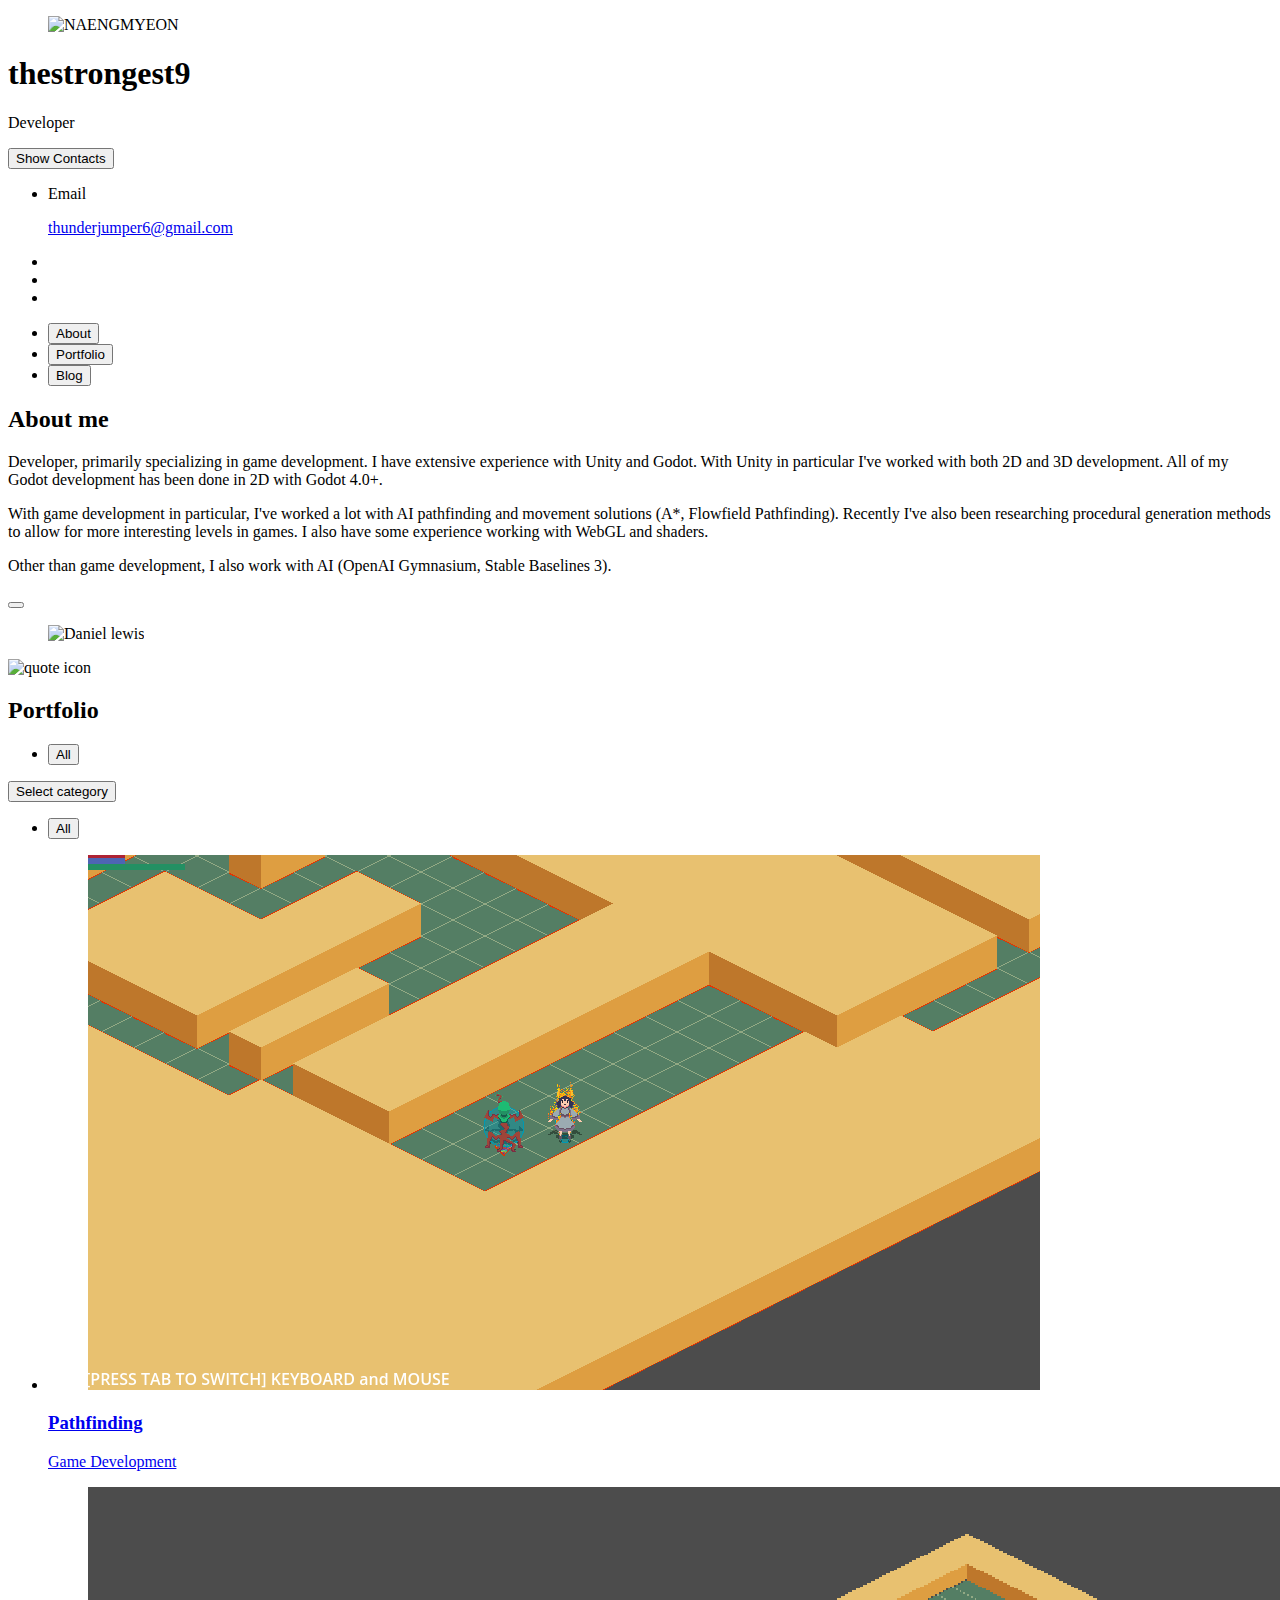
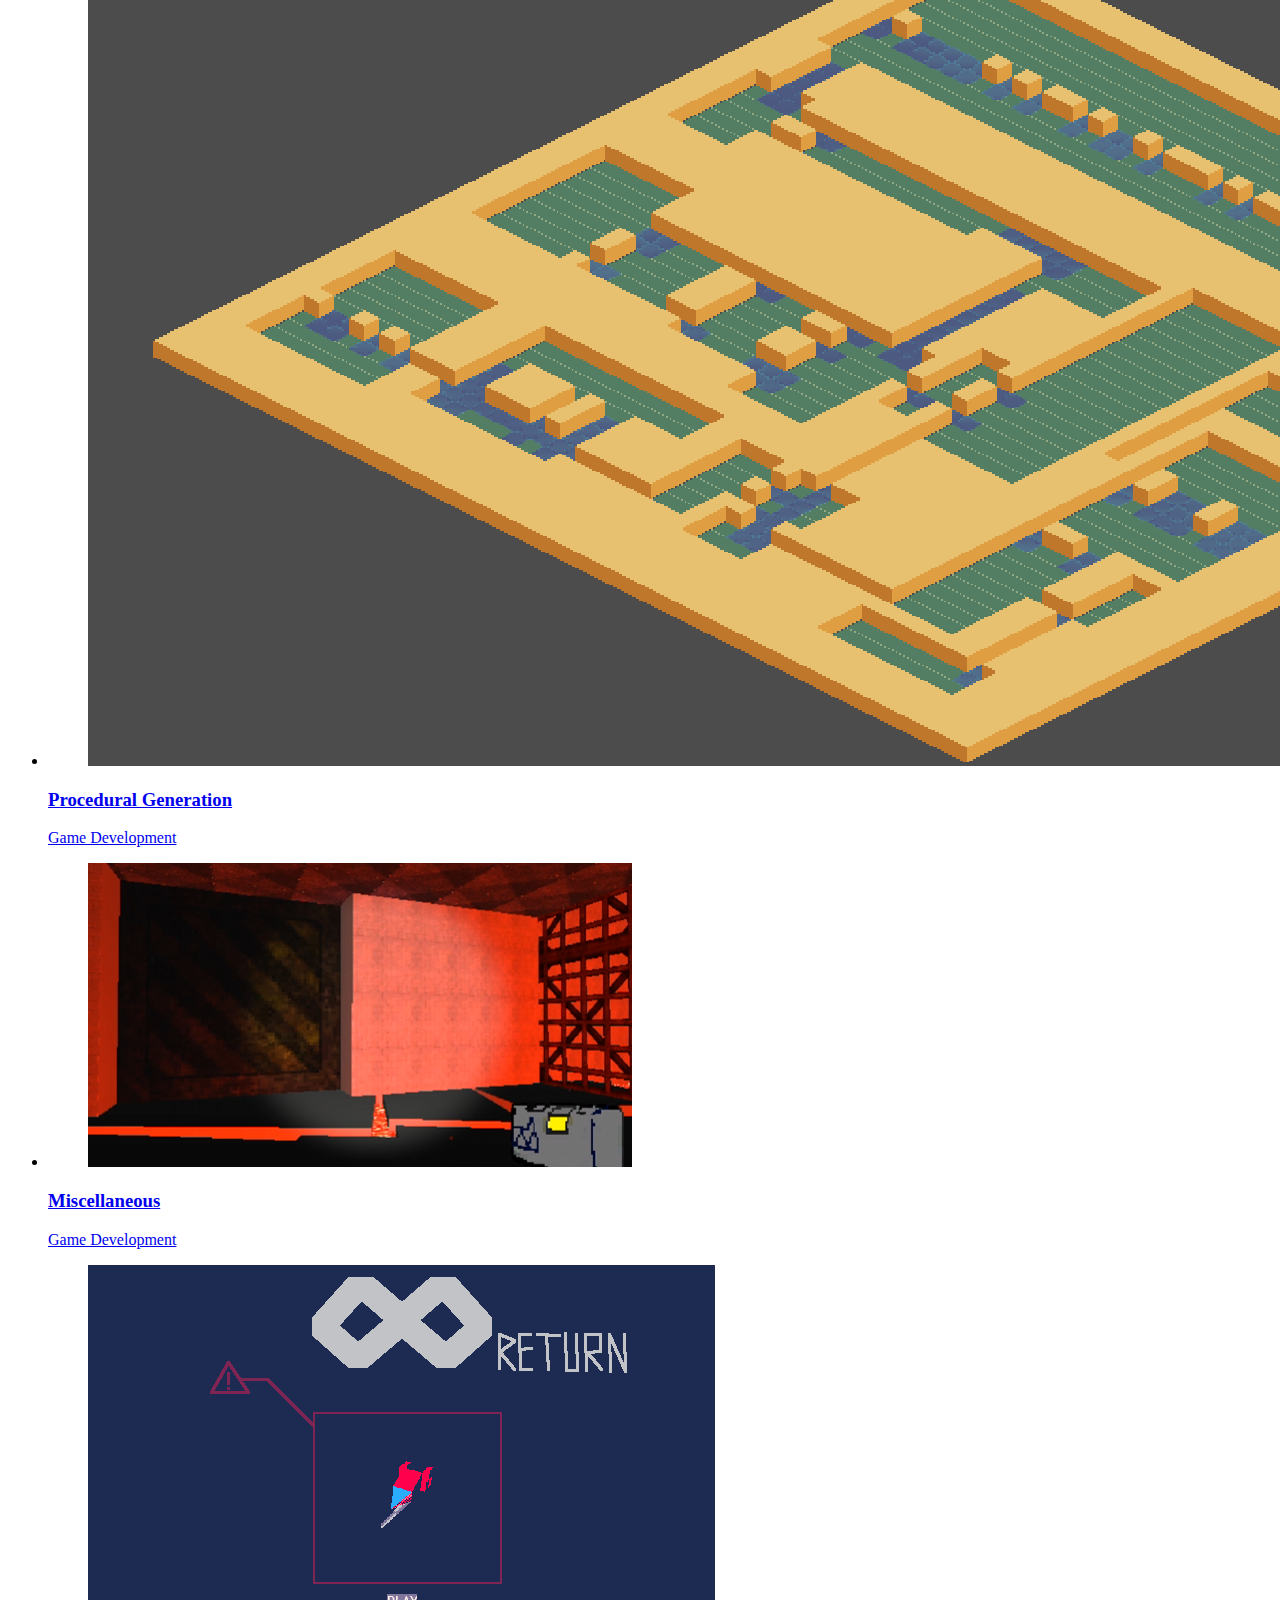
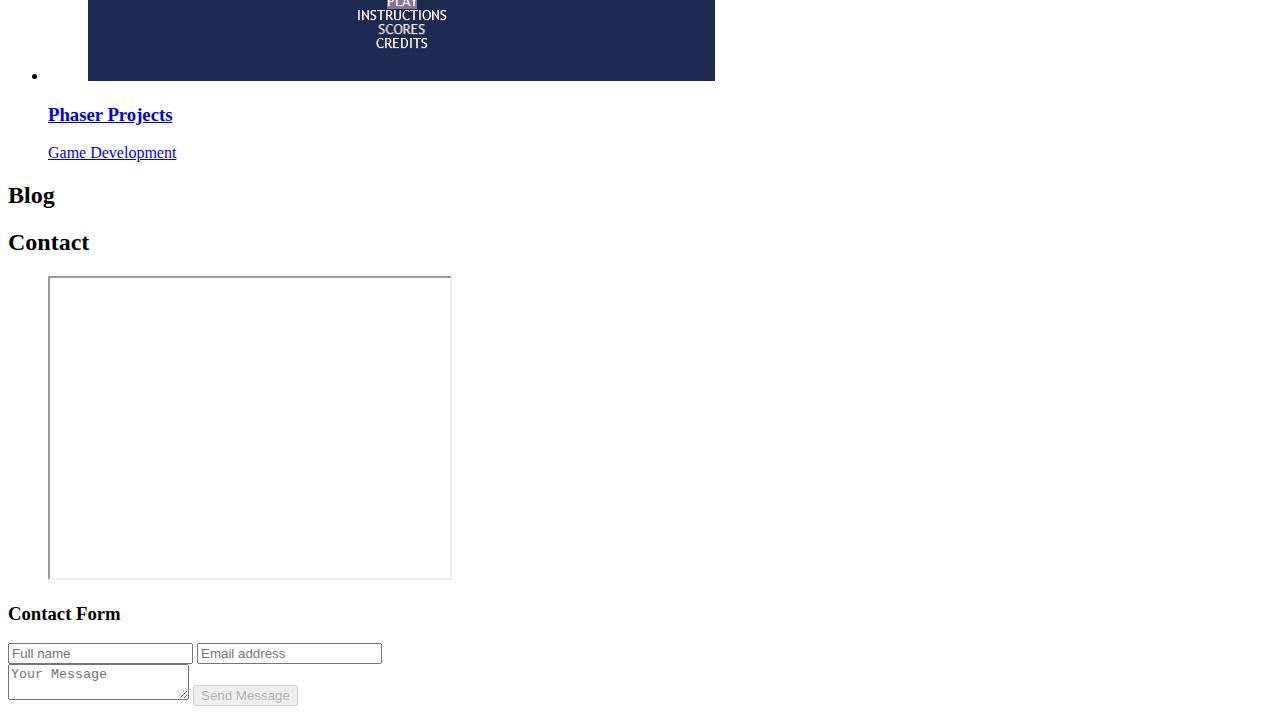
==== index.html @ fa4bef1c "active nav bar init to portfolio" ====
<!DOCTYPE html>
<html lang="en">

<head>
  <meta charset="UTF-8">
  <meta http-equiv="X-UA-Compatible" content="IE=edge">
  <meta name="viewport" content="width=device-width, initial-scale=1.0">
  <title>Portfolio</title>

  <!--
    - favicon
  -->
  <link rel="shortcut icon" href="./assets/images/logo.ico" type="image/x-icon">

  <!--
    - custom css link
  -->
  <link rel="stylesheet" href="./assets/css/style.css">

  <!--
    - google font link
  -->
  <link rel="preconnect" href="https://fonts.googleapis.com">
  <link rel="preconnect" href="https://fonts.gstatic.com" crossorigin>
  <link href="https://fonts.googleapis.com/css2?family=Poppins:wght@300;400;500;600&display=swap" rel="stylesheet">
</head>

<body>

  <!--
    - #MAIN
  -->

  <main>

    <!--
      - #SIDEBAR
    -->

    <aside class="sidebar" data-sidebar>

      <div class="sidebar-info">

        <figure class="avatar-box">
          <img src="./assets/images/my-avatar.png" alt="NAENGMYEON" width="80">
        </figure>

        <div class="info-content">
          <h1 class="name" title="">thestrongest9</h1>

          <p class="title">Developer</p>
        </div>

        <button class="info_more-btn" data-sidebar-btn>
          <span>Show Contacts</span>

          <ion-icon name="chevron-down"></ion-icon>
        </button>

      </div>

      <div class="sidebar-info_more">

        <div class="separator"></div>

        <ul class="contacts-list">

          <li class="contact-item">

            <div class="icon-box">
              <ion-icon name="mail-outline"></ion-icon>
            </div>

            <div class="contact-info">
              <p class="contact-title">Email</p>

              <a href="mailto:thunderjumper6@gmail.com" class="contact-link">thunderjumper6@gmail.com</a>
            </div>

          </li>

          <!-- <li class="contact-item">

            <div class="icon-box">
              <ion-icon name="phone-portrait-outline"></ion-icon>
            </div>

            <div class="contact-info">
              <p class="contact-title">Phone</p>

              <a href="tel:+12133522795" class="contact-link">+1 (213) 352-2795</a>
            </div>

          </li> -->

          <!-- <li class="contact-item">

            <div class="icon-box">
              <ion-icon name="calendar-outline"></ion-icon>
            </div>

            <div class="contact-info">
              <p class="contact-title">Birthday</p>

              <time datetime="1982-06-23">June 23, 1982</time>
            </div>

          </li> -->

          <!-- <li class="contact-item">

            <div class="icon-box">
              <ion-icon name="location-outline"></ion-icon>
            </div>

            <div class="contact-info">
              <p class="contact-title">Location</p>

              <address>Sacramento, California, USA</address>
            </div>

          </li> -->

        </ul>

        <div class="separator">

        <ul class="social-list">

          <li class="social-item">
            <a href="#" class="social-link">
              <ion-icon name="logo-facebook"></ion-icon>
            </a>
          </li>

          <li class="social-item">
            <a href="#" class="social-link">
              <ion-icon name="logo-twitter"></ion-icon>
            </a>
          </li>

          <li class="social-item">
            <a href="#" class="social-link">
              <ion-icon name="logo-instagram"></ion-icon>
            </a>
          </li>

        </ul>

      </div>

    </aside>





    <!--
      - #main-content
    -->

    <div class="main-content">

      <!--
        - #NAVBAR
      -->

      <nav class="navbar">

        <ul class="navbar-list">

          <li class="navbar-item">
            <button class="navbar-link" data-nav-link>About</button>
          </li>

          <!-- <li class="navbar-item">
            <button class="navbar-link" data-nav-link>Resume</button>
          </li> -->

          <li class="navbar-item">
            <button class="navbar-link  active" data-nav-link>Portfolio</button>
          </li>

          <li class="navbar-item">
            <button class="navbar-link" data-nav-link>Blog</button>
          </li>

          <!-- <li class="navbar-item">
            <button class="navbar-link" data-nav-link>Contact</button>
          </li> -->

        </ul>

      </nav>





      <!--
        - #ABOUT
      -->

      <article class="about" data-page="about">

        <header>
          <h2 class="h2 article-title">About me</h2>
        </header>

        <section class="about-text">
          <p>
            Developer, primarily specializing in game development.
            I have extensive experience with Unity and Godot. 
            With Unity in particular I've worked with both 2D and 3D development.
            All of my Godot development has been done in 2D with Godot 4.0+.
          </p>

          <p>
            With game development in particular, I've worked a lot with
            AI pathfinding and movement solutions (A*, Flowfield Pathfinding).
            Recently I've also been researching procedural generation methods to 
            allow for more interesting levels in games. I also have some experience
            working with WebGL and shaders.
          </p>

          <p>
            Other than game development, I also work with AI (OpenAI Gymnasium, Stable Baselines 3).
          </p>
        </section>

        <!--
          - testimonials modal
        -->

        <div class="modal-container" data-modal-container>

          <div class="overlay" data-overlay></div>

          <section class="testimonials-modal">

            <button class="modal-close-btn" data-modal-close-btn>
              <ion-icon name="close-outline"></ion-icon>
            </button>

            <div class="modal-img-wrapper">
              <figure class="modal-avatar-box">
                <img src="./assets/images/avatar-1.png" alt="Daniel lewis" width="80" data-modal-img>
              </figure>

              <img src="./assets/images/icon-quote.svg" alt="quote icon">
            </div>

            <div class="modal-content">

              <!-- <h4 class="h3 modal-title" data-modal-title>Daniel lewis</h4>

              <time datetime="2021-06-14">14 June, 2021</time>

              <div data-modal-text>
                <p>
                  Richard was hired to create a corporate identity. We were very pleased with the work done. She has a
                  lot of experience
                  and is very concerned about the needs of client. Lorem ipsum dolor sit amet, ullamcous cididt
                  consectetur adipiscing
                  elit, seds do et eiusmod tempor incididunt ut laborels dolore magnarels alia.
                </p>
              </div> -->
            </div>
          </section>
        </div>
      </article>





      <!--
        - #RESUME
      -->
<!-- 
      <article class="resume" data-page="resume">

        <header>
          <h2 class="h2 article-title">Resume</h2>
        </header>

        <section class="timeline">

          <div class="title-wrapper">
            <div class="icon-box">
              <ion-icon name="book-outline"></ion-icon>
            </div>

            <h3 class="h3">Education</h3>
          </div>

          <ol class="timeline-list">

            <li class="timeline-item">

              <h4 class="h4 timeline-item-title">University school of the arts</h4>

              <span>2007 — 2008</span>

              <p class="timeline-text">
                Nemo enims ipsam voluptatem, blanditiis praesentium voluptum delenit atque corrupti, quos dolores et
                quas molestias
                exceptur.
              </p>

            </li>

            <li class="timeline-item">

              <h4 class="h4 timeline-item-title">New york academy of art</h4>

              <span>2006 — 2007</span>

              <p class="timeline-text">
                Ratione voluptatem sequi nesciunt, facere quisquams facere menda ossimus, omnis voluptas assumenda est
                omnis..
              </p>

            </li>

            <li class="timeline-item">

              <h4 class="h4 timeline-item-title">High school of art and design</h4>

              <span>2002 — 2004</span>

              <p class="timeline-text">
                Duis aute irure dolor in reprehenderit in voluptate, quila voluptas mag odit aut fugit, sed consequuntur
                magni dolores
                eos.
              </p>

            </li>

          </ol>

        </section>

        <section class="timeline">

          <div class="title-wrapper">
            <div class="icon-box">
              <ion-icon name="book-outline"></ion-icon>
            </div>

            <h3 class="h3">Experience</h3>
          </div>

          <ol class="timeline-list">

            <li class="timeline-item">

              <h4 class="h4 timeline-item-title">Creative director</h4>

              <span>2015 — Present</span>

              <p class="timeline-text">
                Nemo enim ipsam voluptatem blanditiis praesentium voluptum delenit atque corrupti, quos dolores et qvuas
                molestias
                exceptur.
              </p>

            </li>

            <li class="timeline-item">

              <h4 class="h4 timeline-item-title">Art director</h4>

              <span>2013 — 2015</span>

              <p class="timeline-text">
                Nemo enims ipsam voluptatem, blanditiis praesentium voluptum delenit atque corrupti, quos dolores et
                quas molestias
                exceptur.
              </p>

            </li>

            <li class="timeline-item">

              <h4 class="h4 timeline-item-title">Web designer</h4>

              <span>2010 — 2013</span>

              <p class="timeline-text">
                Nemo enims ipsam voluptatem, blanditiis praesentium voluptum delenit atque corrupti, quos dolores et
                quas molestias
                exceptur.
              </p>

            </li>

          </ol>

        </section>

        <section class="skill">

          <h3 class="h3 skills-title">My skills</h3>

          <ul class="skills-list content-card">

            <li class="skills-item">

              <div class="title-wrapper">
                <h5 class="h5">Web design</h5>
                <data value="80">80%</data>
              </div>

              <div class="skill-progress-bg">
                <div class="skill-progress-fill" style="width: 80%;"></div>
              </div>

            </li>

            <li class="skills-item">

              <div class="title-wrapper">
                <h5 class="h5">Graphic design</h5>
                <data value="70">70%</data>
              </div>

              <div class="skill-progress-bg">
                <div class="skill-progress-fill" style="width: 70%;"></div>
              </div>

            </li>

            <li class="skills-item">

              <div class="title-wrapper">
                <h5 class="h5">Branding</h5>
                <data value="90">90%</data>
              </div>

              <div class="skill-progress-bg">
                <div class="skill-progress-fill" style="width: 90%;"></div>
              </div>

            </li>

            <li class="skills-item">

              <div class="title-wrapper">
                <h5 class="h5">WordPress</h5>
                <data value="50">50%</data>
              </div>

              <div class="skill-progress-bg">
                <div class="skill-progress-fill" style="width: 50%;"></div>
              </div>

            </li>

          </ul>

        </section>

      </article> -->





      <!--
        - #PORTFOLIO
      -->

      <article class="portfolio  active" data-page="portfolio">

        <header>
          <h2 class="h2 article-title">Portfolio</h2>
        </header>

        <section class="projects">

          <ul class="filter-list">

            <li class="filter-item">
              <button class="active" data-filter-btn>All</button>
            </li>

            <!-- <li class="filter-item">
              <button data-filter-btn>Web design</button>
            </li>

            <li class="filter-item">
              <button data-filter-btn>Applications</button>
            </li>

            <li class="filter-item">
              <button data-filter-btn>Web development</button>
            </li> -->

          </ul>

          <div class="filter-select-box">

            <button class="filter-select" data-select>

              <div class="select-value" data-selecct-value>Select category</div>

              <div class="select-icon">
                <ion-icon name="chevron-down"></ion-icon>
              </div>

            </button>

            <ul class="select-list">

              <li class="select-item">
                <button data-select-item>All</button>
              </li>

              <!-- <li class="select-item">
                <button data-select-item>Web design</button>
              </li>

              <li class="select-item">
                <button data-select-item>Applications</button>
              </li>

              <li class="select-item">
                <button data-select-item>Web development</button>
              </li> -->

            </ul>

          </div>

          <ul class="project-list">

            <li class="project-item  active" data-filter-item data-category="Game Development">
              <a href="portfolio_pieces/index.html#pathfinding1"> <!-- Links to portfolio pieces, at section "About Me 5" -->

                <figure class="project-img">
                  <div class="project-item-icon-box">
                    <ion-icon name="eye-outline"></ion-icon>
                  </div>

                  <img src="./assets/images/pathfinding/game_screenshot.png" alt="finance" loading="lazy">
                </figure>

                <h3 class="project-title">Pathfinding</h3>

                <p class="project-category">Game Development</p>

              </a>
            </li>

            <li class="project-item  active" data-filter-item data-category="Game Development">
              <a href="portfolio_pieces/index.html#pathfinding1"> <!-- Links to portfolio pieces, at section "About Me 5" -->

                <figure class="project-img">
                  <div class="project-item-icon-box">
                    <ion-icon name="eye-outline"></ion-icon>
                  </div>

                  <img src="./assets/images/procedural_generation/proc_gen_1.png" alt="finance" loading="lazy">
                </figure>

                <h3 class="project-title">Procedural Generation</h3>

                <p class="project-category">Game Development</p>

              </a>
            </li>

            <li class="project-item  active" data-filter-item data-category="Game Development">
              <a href="portfolio_pieces/index.html#pathfinding1"> <!-- Links to portfolio pieces, at section "About Me 5" -->

                <figure class="project-img">
                  <div class="project-item-icon-box">
                    <ion-icon name="eye-outline"></ion-icon>
                  </div>

                  <img src="./assets/images/misc/old_fps.png" alt="finance" loading="lazy">
                </figure>

                <h3 class="project-title">Miscellaneous</h3>

                <p class="project-category">Game Development</p>

              </a>
            </li>

            <li class="project-item  active" data-filter-item data-category="Game Development">
              <a href="portfolio_pieces/index.html#phaser_projects"> <!-- Links to portfolio pieces, at section "About Me 5" -->

                <figure class="project-img">
                  <div class="project-item-icon-box">
                    <ion-icon name="eye-outline"></ion-icon>
                  </div>

                  <img src="./assets/images/phaser/phaser_js_game1.png" alt="finance" loading="lazy">
                </figure>

                <h3 class="project-title">Phaser Projects</h3>

                <p class="project-category">Game Development</p>

              </a>
            </li>
          
          </ul>

        </section>

      </article>


      <!-- <article class="blog" data-page="WHAT">
        <a id="WHAT">

        </a>
      </article> -->


      <!--
        - #BLOG
      -->

      <article class="blog" data-page="blog">

        <header>
          <h2 class="h2 article-title">Blog</h2>
        </header>

        <section class="blog-posts">

          <ul class="blog-posts-list">

            <!-- <li class="blog-post-item">
              <a href="#">
                <figure class="blog-banner-box">
                  <img src="./assets/images/blog-1.jpg" alt="Design conferences in 2022" loading="lazy">
                </figure>

                <div class="blog-content">

                  <div class="blog-meta">
                    <p class="blog-category">Design</p>

                    <span class="dot"></span>

                    <time datetime="2022-02-23">Fab 23, 2022</time>
                  </div>

                  <h3 class="h3 blog-item-title">Design conferences in 2022</h3>

                  <p class="blog-text">
                    Veritatis et quasi architecto beatae vitae dicta sunt, explicabo.
                  </p>

                </div>

              </a>
            </li> -->

          </ul>

        </section>

      </article>





      <!--
        - #CONTACT
      -->

      <article class="contact" data-page="contact">

        <header>
          <h2 class="h2 article-title">Contact</h2>
        </header>

        <section class="mapbox" data-mapbox>
          <figure>
            <iframe
              src="https://www.google.com/maps/embed?pb=!1m18!1m12!1m3!1d199666.5651251294!2d-121.58334177520186!3d38.56165006739519!2m3!1f0!2f0!3f0!3m2!1i1024!2i768!4f13.1!3m3!1m2!1s0x809ac672b28397f9%3A0x921f6aaa74197fdb!2sSacramento%2C%20CA%2C%20USA!5e0!3m2!1sen!2sbd!4v1647608789441!5m2!1sen!2sbd"
              width="400" height="300" loading="lazy"></iframe>
          </figure>
        </section>

        <section class="contact-form">

          <h3 class="h3 form-title">Contact Form</h3>

          <form action="#" class="form" data-form>

            <div class="input-wrapper">
              <input type="text" name="fullname" class="form-input" placeholder="Full name" required data-form-input>

              <input type="email" name="email" class="form-input" placeholder="Email address" required data-form-input>
            </div>

            <textarea name="message" class="form-input" placeholder="Your Message" required data-form-input></textarea>

            <button class="form-btn" type="submit" disabled data-form-btn>
              <ion-icon name="paper-plane"></ion-icon>
              <span>Send Message</span>
            </button>

          </form>

        </section>

      </article>

    </div>

  </main>






  <!--
    - custom js link
  -->
  <script src="./assets/js/script.js"></script>

  <!--
    - ionicon link
  -->
  <script type="module" src="https://unpkg.com/ionicons@5.5.2/dist/ionicons/ionicons.esm.js"></script>
  <script nomodule src="https://unpkg.com/ionicons@5.5.2/dist/ionicons/ionicons.js"></script>

</body>

</html>
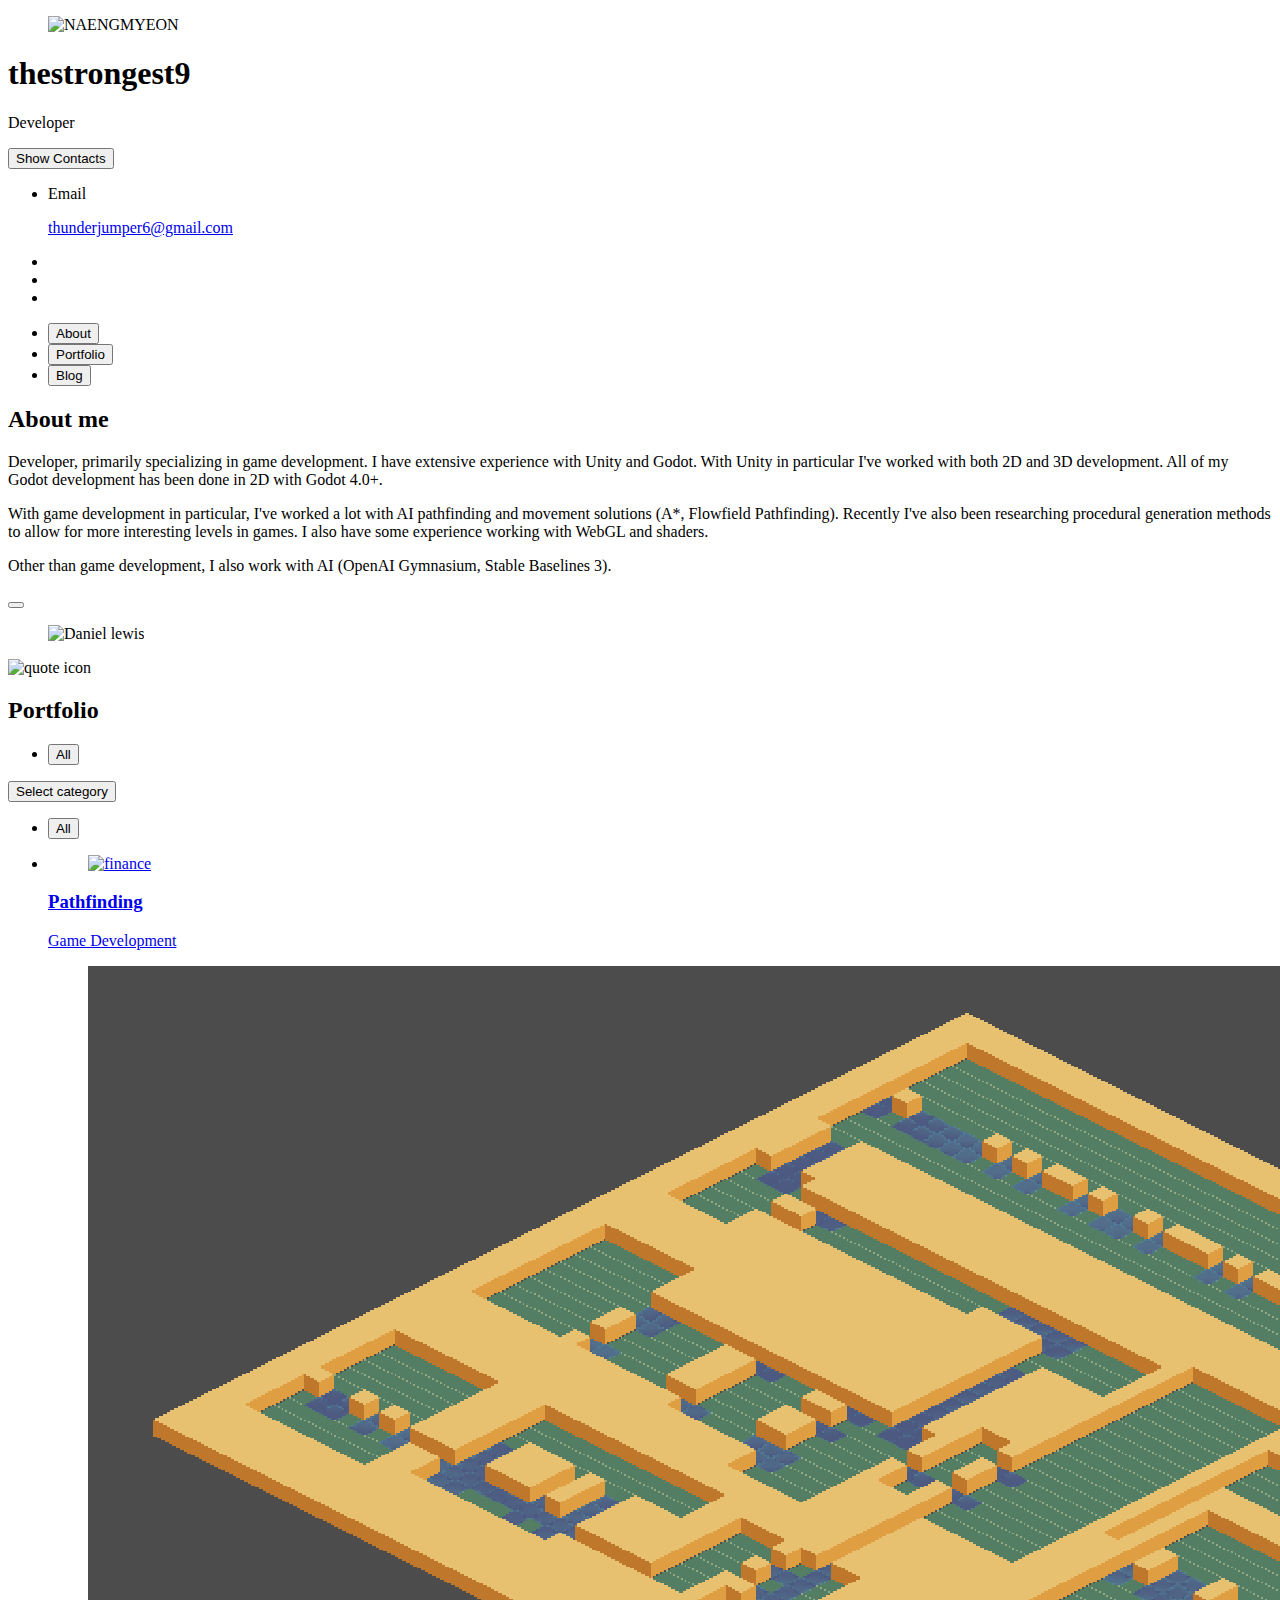
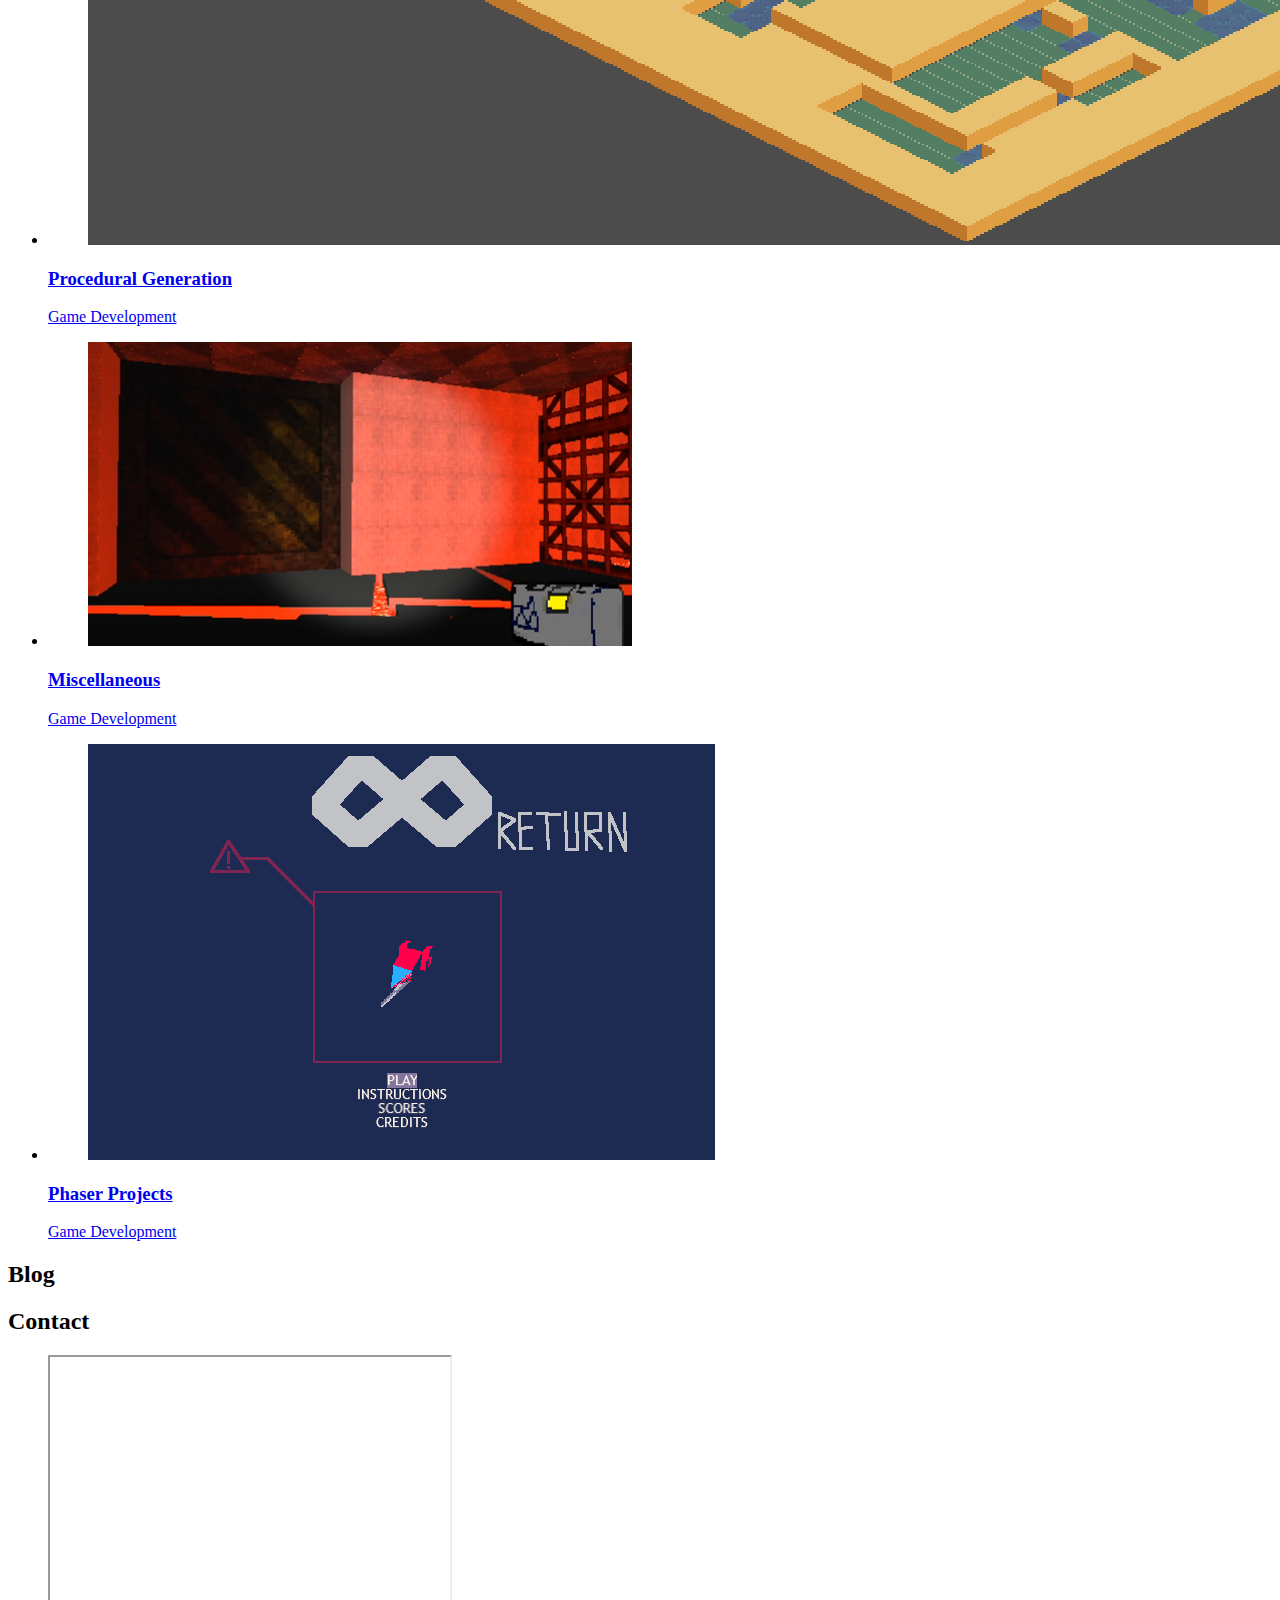
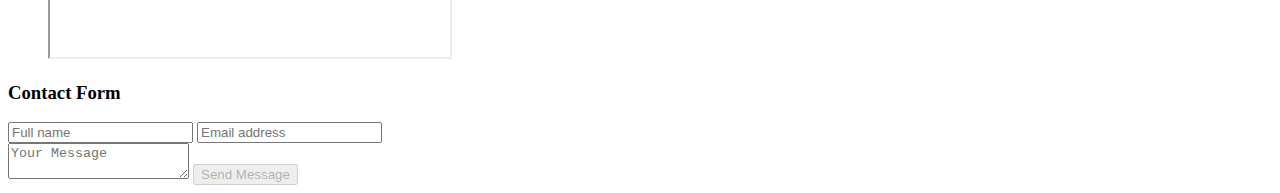
==== commit 56ea10df: "add gif to pathfinding post" ====
--- a/index.html
+++ b/index.html
@@ -543,7 +543,7 @@
                     <ion-icon name="eye-outline"></ion-icon>
                   </div>
 
-                  <img src="./assets/images/pathfinding/game_screenshot.png" alt="finance" loading="lazy">
+                  <img src="../assets/images/pathfinding/multi_unit_pathfinding.gif" alt="finance" loading="lazy">
                 </figure>
 
                 <h3 class="project-title">Pathfinding</h3>
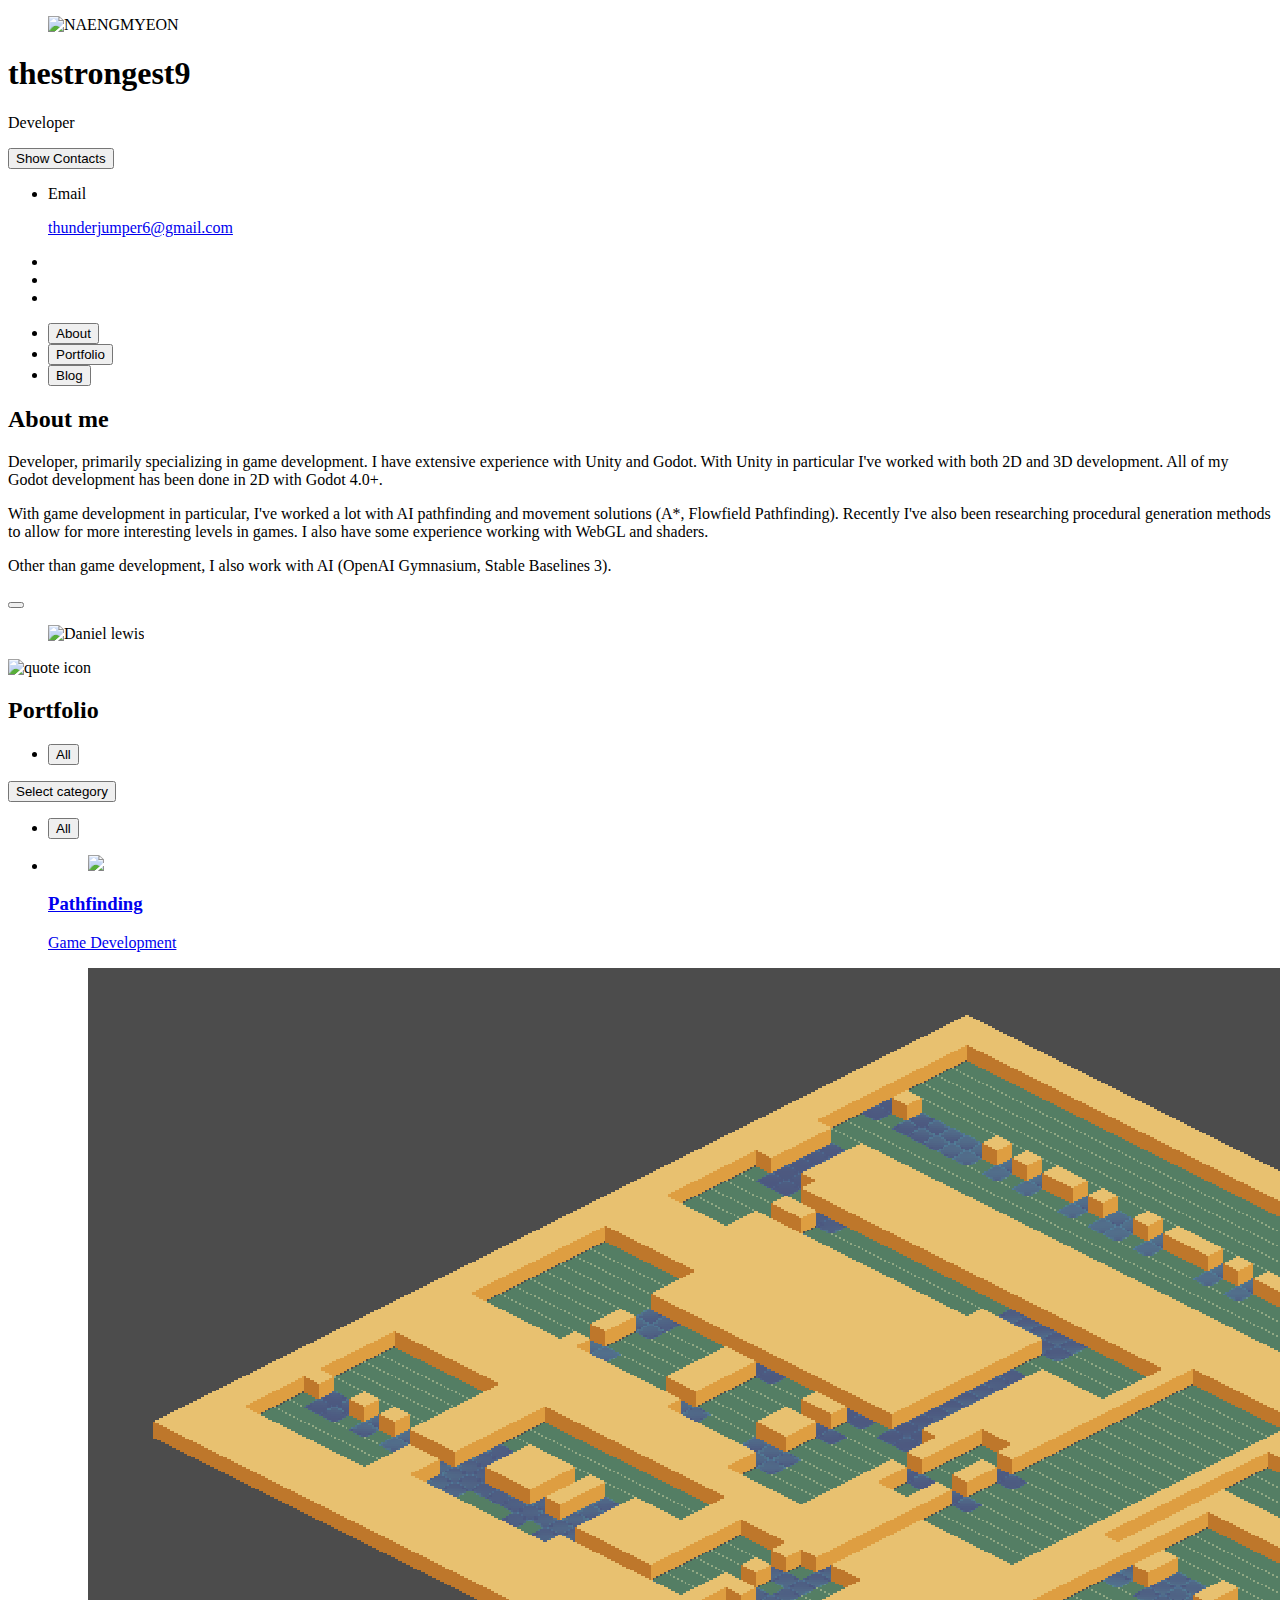
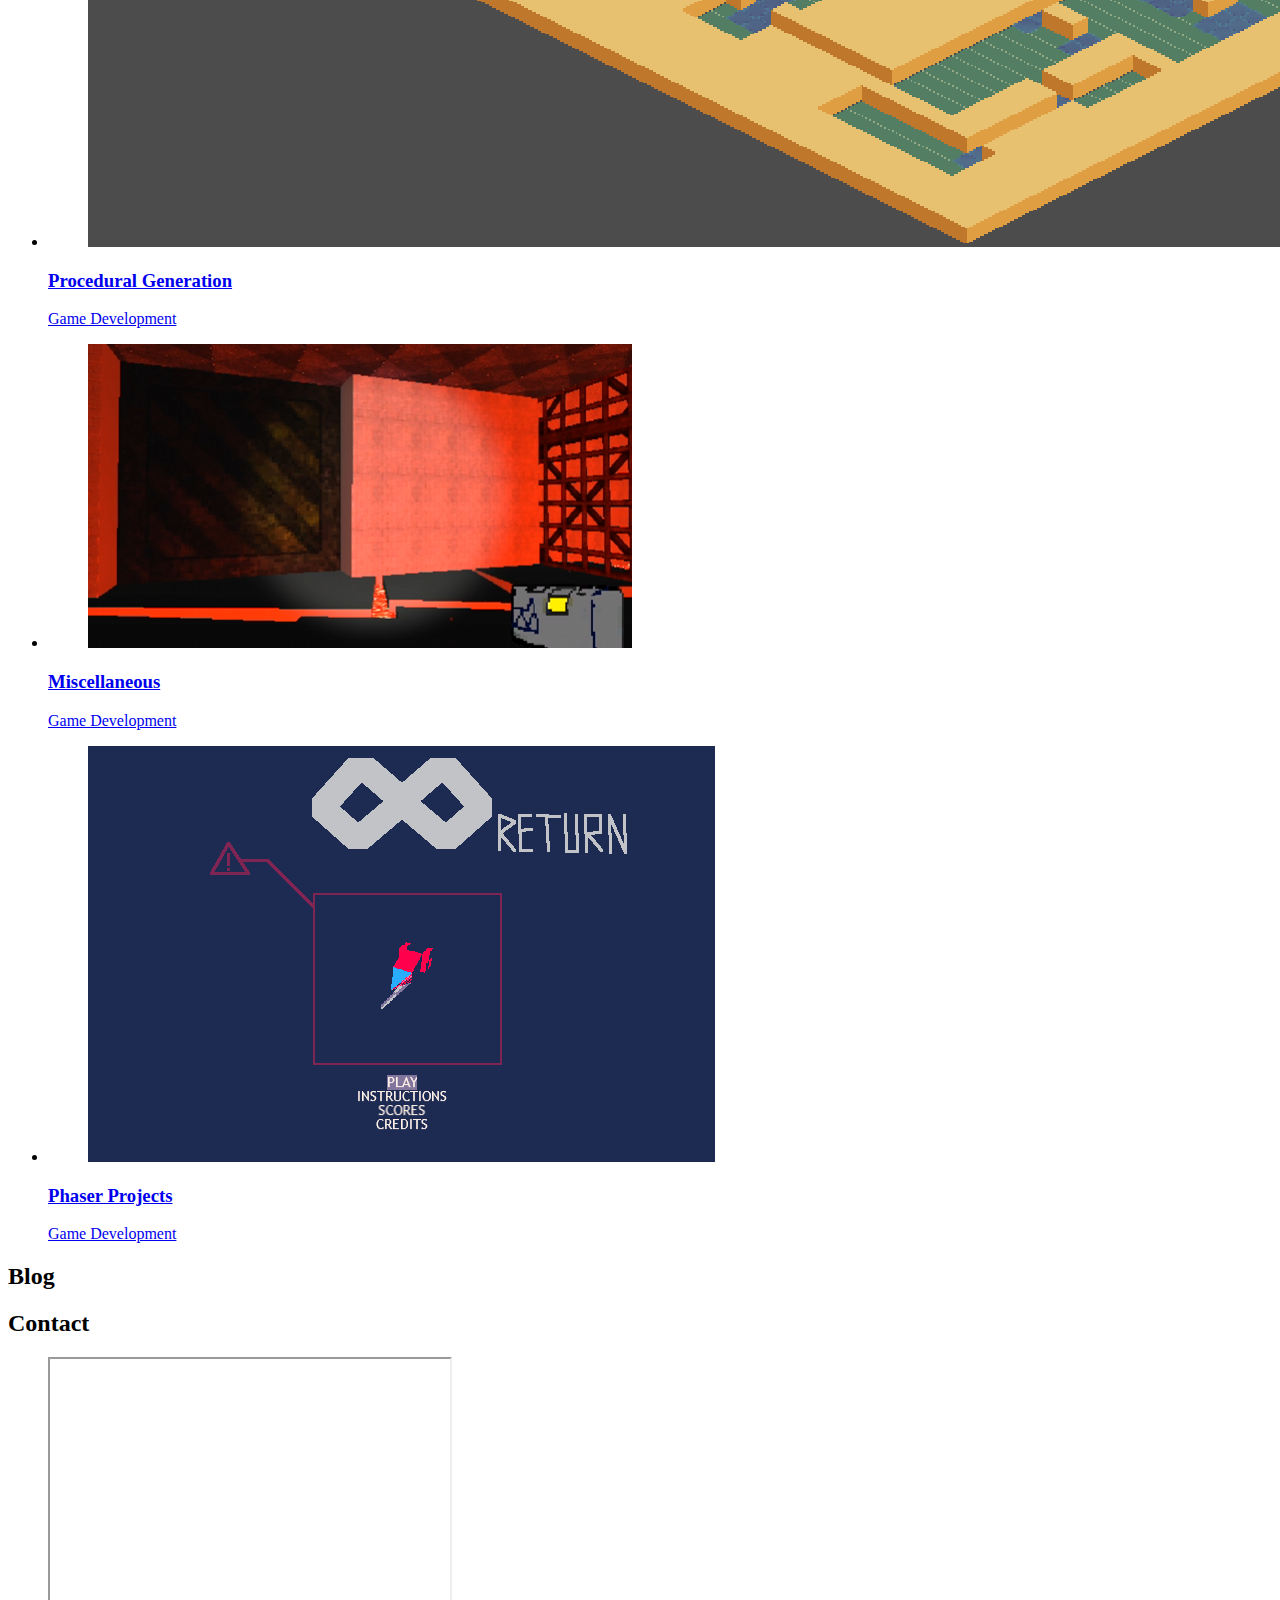
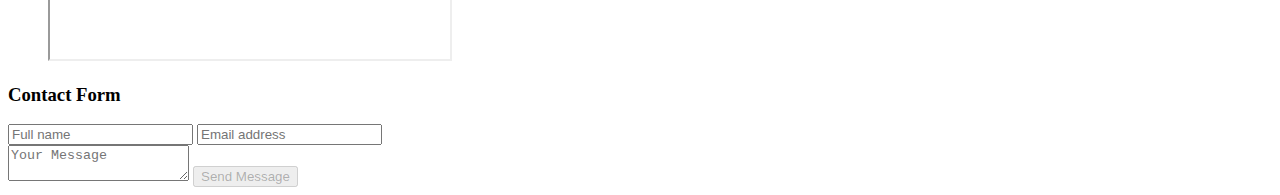
==== commit 87fba750: "Update index.html" ====
--- a/index.html
+++ b/index.html
@@ -543,7 +543,7 @@
                     <ion-icon name="eye-outline"></ion-icon>
                   </div>
 
-                  <img src="../assets/images/pathfinding/multi_unit_pathfinding.gif" alt="finance" loading="lazy">
+                  <img src="../assets/images/pathfinding/multi_unit_pathfinding.gif">
                 </figure>
 
                 <h3 class="project-title">Pathfinding</h3>
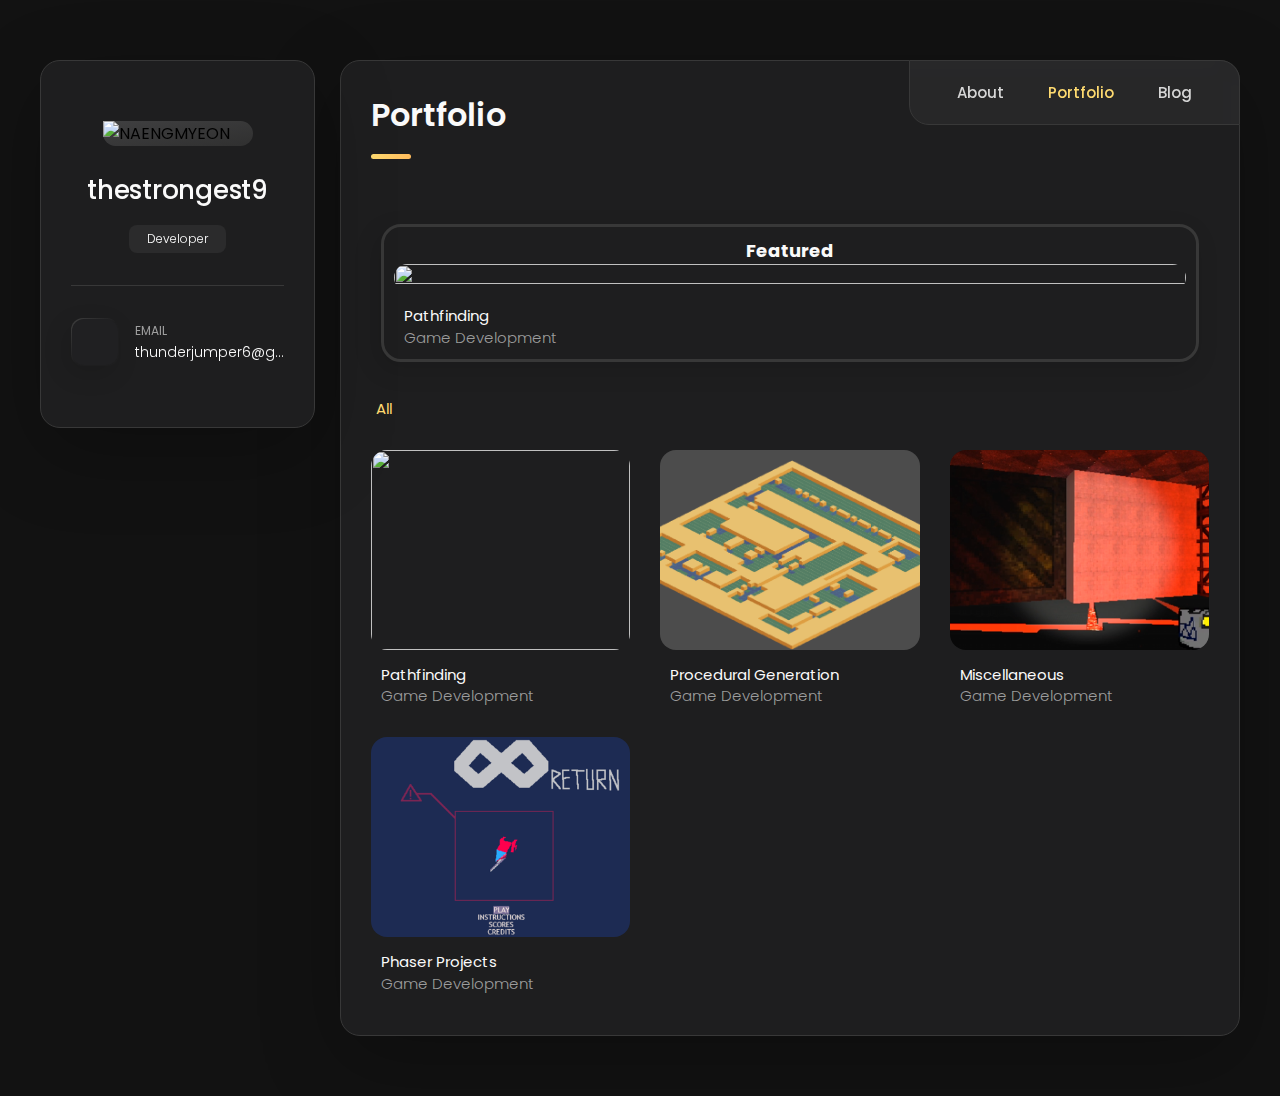
==== commit 6695b23d: ""featured" section created." ====
--- a/index.html
+++ b/index.html
@@ -477,6 +477,40 @@
           <h2 class="h2 article-title">Portfolio</h2>
         </header>
 
+        
+        <br>
+        
+        <!-- Help in creating box:
+        https://www.geeksforgeeks.org/how-to-create-a-box-in-html/ -->
+        <div class="box">
+          <header>
+            <center>
+              <h4 class="h4">Featured</h4>
+            </center>
+          </header>
+          
+          <a href="portfolio_pieces/index.html#pathfinding1"> <!-- Links to portfolio pieces, at section "About Me 5" -->
+            <figure class="project-img"  !important style="height:auto">
+              <div class="project-item-icon-box">
+                <ion-icon name="eye-outline"></ion-icon>
+              </div>
+  
+              <img src="./assets/images/pathfinding/multi_unit_pathfinding.gif">
+            </figure>
+  
+            <h3 class="project-title">Pathfinding</h3>
+  
+            <p class="project-category">Game Development</p>
+          </a>
+        </div>
+        <!-- <div class="filter-item">
+          <button class="active" data-filter-btn>All</button>
+        </div> -->
+        <!-- <div>
+          <article>HELLO WORLD</article>
+        </div> -->
+        <br>
+
         <section class="projects">
 
           <ul class="filter-list">
@@ -543,7 +577,7 @@
                     <ion-icon name="eye-outline"></ion-icon>
                   </div>
 
-                  <img src="../assets/images/pathfinding/multi_unit_pathfinding.gif">
+                  <img src="./assets/images/pathfinding/multi_unit_pathfinding.gif">
                 </figure>
 
                 <h3 class="project-title">Pathfinding</h3>
@@ -554,14 +588,14 @@
             </li>
 
             <li class="project-item  active" data-filter-item data-category="Game Development">
-              <a href="portfolio_pieces/index.html#pathfinding1"> <!-- Links to portfolio pieces, at section "About Me 5" -->
+              <a href="portfolio_pieces/index.html#procgen1"> <!-- Links to portfolio pieces, at section "About Me 5" -->
 
                 <figure class="project-img">
                   <div class="project-item-icon-box">
                     <ion-icon name="eye-outline"></ion-icon>
                   </div>
 
-                  <img src="./assets/images/procedural_generation/proc_gen_1.png" alt="finance" loading="lazy">
+                  <img src="./assets/images/procedural_generation/proc_gen_1.png" loading="lazy">
                 </figure>
 
                 <h3 class="project-title">Procedural Generation</h3>
@@ -572,14 +606,14 @@
             </li>
 
             <li class="project-item  active" data-filter-item data-category="Game Development">
-              <a href="portfolio_pieces/index.html#pathfinding1"> <!-- Links to portfolio pieces, at section "About Me 5" -->
+              <a href="portfolio_pieces/index.html#misc1"> <!-- Links to portfolio pieces, at section "About Me 5" -->
 
                 <figure class="project-img">
                   <div class="project-item-icon-box">
                     <ion-icon name="eye-outline"></ion-icon>
                   </div>
 
-                  <img src="./assets/images/misc/old_fps.png" alt="finance" loading="lazy">
+                  <img src="./assets/images/misc/old_fps.png" loading="lazy">
                 </figure>
 
                 <h3 class="project-title">Miscellaneous</h3>
--- a/assets/css/style.css
+++ b/assets/css/style.css
@@ -0,0 +1,1904 @@
+/*-----------------------------------*\
+  #style.css
+\*-----------------------------------*/
+
+
+/**
+ * copyright 2022 @codewithsadee
+ */
+
+
+
+
+
+/*-----------------------------------*\
+  #CUSTOM PROPERTY
+\*-----------------------------------*/
+
+:root {
+
+  /**
+   * colors
+   */
+
+  /* gradient */
+
+  --bg-gradient-onyx: linear-gradient(
+    to bottom right, 
+    hsl(240, 1%, 25%) 3%, 
+    hsl(0, 0%, 19%) 97%
+  );
+  --bg-gradient-jet: linear-gradient(
+    to bottom right, 
+    hsla(240, 1%, 18%, 0.251) 0%, 
+    hsla(240, 2%, 11%, 0) 100%
+  ), hsl(240, 2%, 13%);
+  --bg-gradient-yellow-1: linear-gradient(
+    to bottom right, 
+    hsl(45, 100%, 71%) 0%, 
+    hsla(36, 100%, 69%, 0) 50%
+  );
+  --bg-gradient-yellow-2: linear-gradient(
+    135deg, 
+    hsla(45, 100%, 71%, 0.251) 0%, 
+    hsla(35, 100%, 68%, 0) 59.86%
+  ), hsl(240, 2%, 13%);
+  --border-gradient-onyx: linear-gradient(
+    to bottom right, 
+    hsl(0, 0%, 25%) 0%, 
+    hsla(0, 0%, 25%, 0) 50%
+  );
+  --text-gradient-yellow: linear-gradient(
+    to right, 
+    hsl(45, 100%, 72%), 
+    hsl(35, 100%, 68%)
+  );
+
+  /* solid */
+
+  --jet: hsl(0, 0%, 22%);
+  --onyx: hsl(240, 1%, 17%);
+  --eerie-black-1: hsl(240, 2%, 13%);
+  --eerie-black-2: hsl(240, 2%, 12%);
+  --smoky-black: hsl(0, 0%, 7%);
+  --white-1: hsl(0, 0%, 100%);
+  --white-2: hsl(0, 0%, 98%);
+  --orange-yellow-crayola: hsl(45, 100%, 72%);
+  --vegas-gold: hsl(45, 54%, 58%);
+  --light-gray: hsl(0, 0%, 84%);
+  --light-gray-70: hsla(0, 0%, 84%, 0.7);
+  --bittersweet-shimmer: hsl(0, 43%, 51%);
+
+  /**
+   * typography
+   */
+
+  /* font-family */
+  --ff-poppins: 'Poppins', sans-serif;
+
+  /* font-size */
+  --fs-1: 24px;
+  --fs-2: 18px;
+  --fs-3: 17px;
+  --fs-4: 16px;
+  --fs-5: 15px;
+  --fs-6: 14px;
+  --fs-7: 13px;
+  --fs-8: 11px;
+
+  /* font-weight */
+  --fw-300: 300;
+  --fw-400: 400;
+  --fw-500: 500;
+  --fw-600: 600;
+
+  /**
+   * shadow
+   */
+  
+  --shadow-1: -4px 8px 24px hsla(0, 0%, 0%, 0.25);
+  --shadow-2: 0 16px 30px hsla(0, 0%, 0%, 0.25);
+  --shadow-3: 0 16px 40px hsla(0, 0%, 0%, 0.25);
+  --shadow-4: 0 25px 50px hsla(0, 0%, 0%, 0.15);
+  --shadow-5: 0 24px 80px hsla(0, 0%, 0%, 0.25);
+
+  /**
+   * transition
+   */
+
+  --transition-1: 0.25s ease;
+  --transition-2: 0.5s ease-in-out;
+
+}
+
+
+
+
+
+/*-----------------------------------*\
+  #RESET
+\*-----------------------------------*/
+
+*, *::before, *::after {
+  margin: 0;
+  padding: 0;
+  box-sizing: border-box;
+}
+
+a { text-decoration: none; }
+
+li { list-style: none; }
+
+/* img, ion-icon, a, button, time, span { display: block; } */
+img, ion-icon, a, button, time, span { display: block; }
+
+button {
+  font: inherit;
+  background: none;
+  border: none;
+  text-align: left;
+  cursor: pointer;
+}
+
+input, textarea {
+  display: block;
+  width: 100%;
+  background: none;
+  font: inherit;
+}
+
+::selection {
+  background: var(--orange-yellow-crayola);
+  color: var(--smoky-black);
+}
+
+:focus { outline-color: var(--orange-yellow-crayola); }
+
+html { font-family: var(--ff-poppins); }
+
+body { background: var(--smoky-black); }
+
+
+
+
+
+/*-----------------------------------*\
+  #REUSED STYLE
+\*-----------------------------------*/
+
+.sidebar,
+article {
+  background: var(--eerie-black-2);
+  border: 1px solid var(--jet);
+  border-radius: 20px;
+  padding: 15px;
+  box-shadow: var(--shadow-1);
+  z-index: 1;
+}
+
+.separator {
+  width: 100%;
+  height: 1px;
+  background: var(--jet);
+  margin: 16px 0;
+}
+
+.icon-box {
+  position: relative;
+  background: var(--border-gradient-onyx);
+  width: 30px;
+  height: 30px;
+  border-radius: 8px;
+  display: flex;
+  justify-content: center;
+  align-items: center;
+  font-size: 16px;
+  color: var(--orange-yellow-crayola);
+  box-shadow: var(--shadow-1);
+  z-index: 1;
+}
+
+.icon-box::before {
+  content: "";
+  position: absolute;
+  inset: 1px;
+  background: var(--eerie-black-1);
+  border-radius: inherit;
+  z-index: -1;
+}
+
+.icon-box ion-icon { --ionicon-stroke-width: 35px; }
+
+article { display: none; }
+
+article.active {
+  display: block;
+  animation: fade 0.5s ease backwards;
+}
+
+@keyframes fade {
+  0% { opacity: 0; }
+  100% { opacity: 1; }
+}
+
+.h2,
+.h3,
+.h4,
+.h5 {
+  color: var(--white-2);
+  text-transform: capitalize;
+}
+
+.h2 { font-size: var(--fs-1); }
+
+.h3 { font-size: var(--fs-2); }
+
+.h4 { font-size: var(--fs-4); }
+
+.h5 {
+  font-size: var(--fs-7);
+  font-weight: var(--fw-500);
+}
+
+.article-title {
+  position: relative;
+  padding-bottom: 7px;
+}
+
+.article-title::after {
+  content: "";
+  position: absolute;
+  bottom: 0;
+  left: 0;
+  width: 30px;
+  height: 3px;
+  background: var(--text-gradient-yellow);
+  border-radius: 3px;
+}
+
+.has-scrollbar::-webkit-scrollbar {
+  width: 5px; /* for vertical scrollbar */
+  height: 5px; /* for horizontal scrollbar */
+}
+
+.has-scrollbar::-webkit-scrollbar-track {
+  background: var(--onyx);
+  border-radius: 5px;
+}
+
+.has-scrollbar::-webkit-scrollbar-thumb {
+  background: var(--orange-yellow-crayola);
+  border-radius: 5px;
+}
+
+.has-scrollbar::-webkit-scrollbar-button { width: 20px; }
+
+.content-card {
+  position: relative;
+  background: var(--border-gradient-onyx);
+  padding: 15px;
+  padding-top: 45px;
+  border-radius: 14px;
+  box-shadow: var(--shadow-2);
+  cursor: pointer;
+  z-index: 1;
+}
+
+.content-card::before {
+  content: "";
+  position: absolute;
+  inset: 1px;
+  background: var(--bg-gradient-jet);
+  border-radius: inherit;
+  z-index: -1;
+}
+
+.box {
+  /* width: 200px;
+  height: 100px; */
+  /* background-color: lightblue; */
+  
+  /* border: 2px solid blue; */
+  background: var(--eerie-black-2);
+  border: 3px solid var(--jet);
+  border-radius: 20px;
+  padding: 15px;
+  box-shadow: var(--shadow-1);
+  z-index: 1;
+  padding: 10px;
+  margin: 10px;
+}
+
+
+
+
+/*-----------------------------------*\
+  #MAIN
+\*-----------------------------------*/
+
+main {
+  margin: 15px 12px;
+  margin-bottom: 75px;
+  min-width: 259px;
+}
+
+
+
+
+
+/*-----------------------------------*\
+  #SIDEBAR
+\*-----------------------------------*/
+
+.sidebar {
+  margin-bottom: 15px;
+  max-height: 112px;
+  overflow: hidden;
+  transition: var(--transition-2);
+}
+
+.sidebar.active { max-height: 405px; }
+
+.sidebar-info {
+  position: relative;
+  display: flex;
+  justify-content: flex-start;
+  align-items: center;
+  gap: 15px;
+}
+
+.avatar-box {
+  background: var(--bg-gradient-onyx);
+  border-radius: 20px;
+}
+
+.info-content .name {
+  color: var(--white-2);
+  font-size: var(--fs-3);
+  font-weight: var(--fw-500);
+  letter-spacing: -0.25px;
+  margin-bottom: 10px;
+}
+
+.info-content .title {
+  color: var(--white-1);
+  background: var(--onyx);
+  font-size: var(--fs-8);
+  font-weight: var(--fw-300);
+  width: max-content;
+  padding: 3px 12px;
+  border-radius: 8px;
+}
+
+.info_more-btn {
+  position: absolute;
+  top: -15px;
+  right: -15px;
+  border-radius: 0 15px;
+  font-size: 13px;
+  color: var(--orange-yellow-crayola);
+  background: var(--border-gradient-onyx);
+  padding: 10px;
+  box-shadow: var(--shadow-2);
+  transition: var(--transition-1);
+  z-index: 1;
+}
+
+.info_more-btn::before {
+  content: "";
+  position: absolute;
+  inset: 1px;
+  border-radius: inherit;
+  background: var(--bg-gradient-jet);
+  transition: var(--transition-1);
+  z-index: -1;
+}
+
+.info_more-btn:hover,
+.info_more-btn:focus { background: var(--bg-gradient-yellow-1); }
+
+.info_more-btn:hover::before,
+.info_more-btn:focus::before { background: var(--bg-gradient-yellow-2); }
+
+.info_more-btn span { display: none; }
+
+.sidebar-info_more {
+  opacity: 0;
+  visibility: hidden;
+  transition: var(--transition-2);
+}
+
+.sidebar.active .sidebar-info_more {
+  opacity: 1;
+  visibility: visible;
+}
+
+.contacts-list {
+  display: grid;
+  grid-template-columns: 1fr;
+  gap: 16px;
+}
+
+.contact-item {
+  min-width: 100%;
+  display: flex;
+  align-items: center;
+  gap: 16px;
+}
+
+.contact-info {
+  max-width: calc(100% - 46px);
+  width: calc(100% - 46px);
+}
+
+.contact-title {
+  color: var(--light-gray-70);
+  font-size: var(--fs-8);
+  text-transform: uppercase;
+  margin-bottom: 2px;
+}
+
+.contact-info :is(.contact-link, time, address) {
+  color: var(--white-2);
+  font-size: var(--fs-7);
+}
+
+.contact-info address { font-style: normal; }
+
+.social-list {
+  display: flex;
+  justify-content: flex-start;
+  align-items: center;
+  gap: 15px;
+  padding-bottom: 4px;
+  padding-left: 7px;
+}
+
+.social-item .social-link {
+  color: var(--light-gray-70);
+  font-size: 18px;
+}
+
+
+.social-item .social-link:hover { color: var(--light-gray); }
+
+
+
+
+
+/*-----------------------------------*\
+  #NAVBAR
+\*-----------------------------------*/
+
+.navbar {
+  position: fixed;
+  bottom: 0;
+  left: 0;
+  width: 100%;
+  background: hsla(240, 1%, 17%, 0.75);
+  backdrop-filter: blur(10px);
+  border: 1px solid var(--jet);
+  border-radius: 12px 12px 0 0;
+  box-shadow: var(--shadow-2);
+  z-index: 5;
+}
+
+.navbar-list {
+  display: flex;
+  flex-wrap: wrap;
+  justify-content: center;
+  align-items: center;
+  padding: 0 10px;
+}
+
+.navbar-link {
+  color: var(--light-gray);
+  font-size: var(--fs-8);
+  padding: 20px 7px;
+  transition: color var(--transition-1);
+}
+
+.navbar-link:hover,
+.navbar-link:focus { color: var(--light-gray-70); }
+
+.navbar-link.active { color: var(--orange-yellow-crayola); }
+
+
+
+
+
+/*-----------------------------------*\
+  #ABOUT
+\*-----------------------------------*/
+
+.about .article-title { margin-bottom: 15px; }
+
+.about-text {
+  color: var(--light-gray);
+  font-size: var(--fs-6);
+  font-weight: var(--fw-300);
+  line-height: 1.6;
+}
+
+.about-text p { margin-bottom: 15px; }
+
+
+
+/**
+ * #service 
+ */
+
+.service { margin-bottom: 35px; }
+
+.service-title { margin-bottom: 20px; }
+
+.service-list {
+  display: grid;
+  grid-template-columns: 1fr;
+  gap: 20px;
+}
+
+.service-item {
+  position: relative;
+  background: var(--border-gradient-onyx);
+  padding: 20px;
+  border-radius: 14px;
+  box-shadow: var(--shadow-2);
+  z-index: 1;
+}
+
+.service-item::before {
+  content: "";
+  position: absolute;
+  inset: 1px;
+  background: var(--bg-gradient-jet);
+  border-radius: inherit;
+  z-index: -1;
+}
+
+.service-icon-box { margin-bottom: 10px; }
+
+.service-icon-box img { margin: auto; }
+
+.service-content-box { text-align: center; }
+
+.service-item-title { margin-bottom: 7px; }
+
+.service-item-text {
+  color: var(--light-gray);
+  font-size: var(--fs-6);
+  font-weight: var(--fw-3);
+  line-height: 1.6;
+}
+
+
+/**
+ * #testimonials 
+ */
+
+.testimonials { margin-bottom: 30px; }
+
+.testimonials-title { margin-bottom: 20px; }
+
+.testimonials-list {
+  display: flex;
+  justify-content: flex-start;
+  align-items: flex-start;
+  gap: 15px;
+  margin: 0 -15px;
+  padding: 25px 15px;
+  padding-bottom: 35px;
+  overflow-x: auto;
+  scroll-behavior: smooth;
+  overscroll-behavior-inline: contain;
+  scroll-snap-type: inline mandatory;
+}
+
+.testimonials-item {
+  min-width: 100%;
+  scroll-snap-align: center;
+}
+
+.testimonials-avatar-box {
+  position: absolute;
+  top: 0;
+  left: 0;
+  transform: translate(15px, -25px);
+  background: var(--bg-gradient-onyx);
+  border-radius: 14px;
+  box-shadow: var(--shadow-1);
+}
+
+.testimonials-item-title { margin-bottom: 7px; }
+
+.testimonials-text {
+  color: var(--light-gray);
+  font-size: var(--fs-6);
+  font-weight: var(--fw-300);
+  line-height: 1.6;
+  display: -webkit-box;
+  line-clamp: 4;
+  -webkit-line-clamp: 4;
+  -webkit-box-orient: vertical;
+  overflow: hidden;
+}
+
+
+/**
+ * #testimonials-modal
+ */
+
+.modal-container {
+  position: fixed;
+  top: 0;
+  left: 0;
+  width: 100%;
+  height: 100%;
+  display: flex;
+  justify-content: center;
+  align-items: center;
+  overflow-y: auto;
+  overscroll-behavior: contain;
+  z-index: 20;
+  pointer-events: none;
+  visibility: hidden;
+}
+
+.modal-container::-webkit-scrollbar { display: none; }
+
+.modal-container.active {
+  pointer-events: all;
+  visibility: visible;
+}
+
+.overlay {
+  position: fixed;
+  top: 0;
+  left: 0;
+  width: 100%;
+  height: 100vh;
+  background: hsl(0, 0%, 5%);
+  opacity: 0;
+  visibility: hidden;
+  pointer-events: none;
+  z-index: 1;
+  transition: var(--transition-1);
+}
+
+.overlay.active {
+  opacity: 0.8;
+  visibility: visible;
+  pointer-events: all;
+}
+
+.testimonials-modal {
+  background: var(--eerie-black-2);
+  position: relative;
+  padding: 15px;
+  margin: 15px 12px;
+  border: 1px solid var(--jet);
+  border-radius: 14px;
+  box-shadow: var(--shadow-5);
+  transform: scale(1.2);
+  opacity: 0;
+  transition: var(--transition-1);
+  z-index: 2;
+}
+
+.modal-container.active .testimonials-modal {
+  transform: scale(1);
+  opacity: 1;
+}
+
+.modal-close-btn {
+  position: absolute;
+  top: 15px;
+  right: 15px;
+  background: var(--onyx);
+  border-radius: 8px;
+  width: 32px;
+  height: 32px;
+  display: flex;
+  justify-content: center;
+  align-items: center;
+  color: var(--white-2);
+  font-size: 18px;
+  opacity: 0.7;
+}
+
+.modal-close-btn:hover,
+.modal-close-btn:focus { opacity: 1; }
+
+.modal-close-btn ion-icon { --ionicon-stroke-width: 50px; }
+
+.modal-avatar-box {
+  background: var(--bg-gradient-onyx);
+  width: max-content;
+  border-radius: 14px;
+  margin-bottom: 15px;
+  box-shadow: var(--shadow-2);
+}
+
+.modal-img-wrapper > img { display: none; }
+
+.modal-title { margin-bottom: 4px; }
+
+.modal-content time {
+  font-size: var(--fs-6);
+  color: var(--light-gray-70);
+  font-weight: var(--fw-300);
+  margin-bottom: 10px;
+}
+
+.modal-content p {
+  color: var(--light-gray);
+  font-size: var(--fs-6);
+  font-weight: var(--fw-300);
+  line-height: 1.6;
+}
+
+
+/**
+ * #clients 
+ */
+
+.clients { margin-bottom: 15px; }
+
+.clients-list {
+  display: flex;
+  justify-content: flex-start;
+  align-items: flex-start;
+  gap: 15px;
+  margin: 0 -15px;
+  padding: 25px;
+  padding-bottom: 25px;
+  overflow-x: auto;
+  scroll-behavior: smooth;
+  overscroll-behavior-inline: contain;
+  scroll-snap-type: inline mandatory;
+  scroll-padding-inline: 25px;
+}
+
+.clients-item {
+  min-width: 50%;
+  scroll-snap-align: start;
+}
+
+.clients-item img {
+  width: 100%;
+  filter: grayscale(1);
+  transition: var(--transition-1);
+}
+
+.clients-item img:hover { filter: grayscale(0); }
+
+
+
+
+
+/*-----------------------------------*\
+  #RESUME
+\*-----------------------------------*/
+
+.article-title { margin-bottom: 30px; }
+
+
+/**
+ * education and experience 
+ */
+
+.timeline { margin-bottom: 30px; }
+
+.timeline .title-wrapper {
+  display: flex;
+  align-items: center;
+  gap: 15px;
+  margin-bottom: 25px;
+}
+
+.timeline-list {
+  font-size: var(--fs-6);
+  margin-left: 45px;
+}
+
+.timeline-item { position: relative; }
+
+.timeline-item:not(:last-child) { margin-bottom: 20px; }
+
+.timeline-item-title {
+  font-size: var(--fs-6);
+  line-height: 1.3;
+  margin-bottom: 7px;
+}
+
+.timeline-list span {
+  color: var(--vegas-gold);
+  font-weight: var(--fw-400);
+  line-height: 1.6;
+}
+
+.timeline-item:not(:last-child)::before {
+  content: "";
+  position: absolute;
+  top: -25px;
+  left: -30px;
+  width: 1px;
+  height: calc(100% + 50px);
+  background: var(--jet);
+}
+
+.timeline-item::after {
+  content: "";
+  position: absolute;
+  top: 5px;
+  left: -33px;
+  height: 6px;
+  width: 6px;
+  background: var(--text-gradient-yellow);
+  border-radius: 50%;
+  box-shadow: 0 0 0 4px var(--jet);
+}
+
+.timeline-text {
+  color: var(--light-gray);
+  font-weight: var(--fw-300);
+  line-height: 1.6;
+}
+
+
+/**
+ * skills 
+ */
+
+.skills-title { margin-bottom: 20px; }
+
+.skills-list { padding: 20px; }
+
+
+.skills-item:not(:last-child) { margin-bottom: 15px; }
+
+.skill .title-wrapper {
+  display: flex;
+  align-items: center;
+  gap: 5px;
+  margin-bottom: 8px;
+}
+
+.skill .title-wrapper data {
+  color: var(--light-gray);
+  font-size: var(--fs-7);
+  font-weight: var(--fw-300);
+}
+
+.skill-progress-bg {
+  background: var(--jet);
+  width: 100%;
+  height: 8px;
+  border-radius: 10px;
+}
+
+.skill-progress-fill {
+  background: var(--text-gradient-yellow);
+  height: 100%;
+  border-radius: inherit;
+}
+
+
+
+
+
+/*-----------------------------------*\
+  #PORTFOLIO
+\*-----------------------------------*/
+
+.filter-list { display: none; }
+
+.filter-select-box {
+  position: relative;
+  margin-bottom: 25px;
+}
+
+.filter-select {
+  background: var(--eerie-black-2);
+  color: var(--light-gray);
+  display: flex;
+  justify-content: space-between;
+  align-items: center;
+  width: 100%;
+  padding: 12px 16px;
+  border: 1px solid var(--jet);
+  border-radius: 14px;
+  font-size: var(--fs-6);
+  font-weight: var(--fw-300);
+}
+
+.filter-select.active .select-icon { transform: rotate(0.5turn); }
+
+.select-list {
+  background: var(--eerie-black-2);
+  position: absolute;
+  top: calc(100% + 6px);
+  width: 100%;
+  padding: 6px;
+  border: 1px solid var(--jet);
+  border-radius: 14px;
+  z-index: 2;
+  opacity: 0;
+  visibility: hidden;
+  pointer-events: none;
+  transition: 0.15s ease-in-out;
+}
+
+.filter-select.active + .select-list {
+  opacity: 1;
+  visibility: visible;
+  pointer-events: all;
+}
+
+.select-item button {
+  background: var(--eerie-black-2);
+  color: var(--light-gray);
+  font-size: var(--fs-6);
+  font-weight: var(--fw-300);
+  text-transform: capitalize;
+  width: 100%;
+  padding: 8px 10px;
+  border-radius: 8px;
+}
+
+.select-item button:hover { --eerie-black-2: hsl(240, 2%, 20%); }
+
+.project-list {
+  display: grid;
+  grid-template-columns: 1fr;
+  gap: 30px;
+  margin-bottom: 10px;
+}
+
+.project-item { display: none; }
+
+.project-item.active {
+  display: block;
+  animation: scaleUp 0.25s ease forwards;
+}
+
+@keyframes scaleUp {
+  0% { transform: scale(0.5); }
+  100% { transform: scale(1); }
+}
+
+.project-item > a { width: 100%; }
+
+.project-img {
+  position: relative;
+  width: 100%;
+  height: 200px;
+  border-radius: 16px;
+  overflow: hidden;
+  margin-bottom: 15px;
+}
+
+.project-img::before {
+  content: "";
+  position: absolute;
+  top: 0;
+  left: 0;
+  width: 100%;
+  height: 100%;
+  background: transparent;
+  z-index: 1;
+  transition: var(--transition-1);
+}
+
+.project-item > a:hover .project-img::before { background: hsla(0, 0%, 0%, 0.5); }
+
+.project-item-icon-box {
+  --scale: 0.8;
+
+  background: var(--jet);
+  color: var(--orange-yellow-crayola);
+  position: absolute;
+  top: 50%;
+  left: 50%;
+  transform: translate(-50%, -50%) scale(var(--scale));
+  font-size: 20px;
+  padding: 18px;
+  border-radius: 12px;
+  opacity: 0;
+  z-index: 1;
+  transition: var(--transition-1);
+}
+
+.project-item > a:hover .project-item-icon-box {
+  --scale: 1;
+  opacity: 1;
+}
+
+.project-item-icon-box ion-icon { --ionicon-stroke-width: 50px; }
+
+.project-img img {
+  width: 100%;
+  height: 100%;
+  object-fit: cover;
+  transition: var(--transition-1);
+}
+
+.project-item > a:hover img { transform: scale(1.1); }
+
+.project-title,
+.project-category { margin-left: 10px; }
+
+.project-title {
+  color: var(--white-2);
+  font-size: var(--fs-5);
+  font-weight: var(--fw-400);
+  text-transform: capitalize;
+  line-height: 1.3;
+}
+
+.project-category {
+  color: var(--light-gray-70);
+  font-size: var(--fs-6);
+  font-weight: var(--fw-300);
+}
+
+
+
+
+
+/*-----------------------------------*\
+  #BLOG
+\*-----------------------------------*/
+
+.blog-posts { margin-bottom: 10px; }
+
+.blog-posts-list {
+  display: grid;
+  grid-template-columns: 1fr;
+  gap: 20px;
+}
+
+.blog-post-item > a {
+  position: relative;
+  background: var(--border-gradient-onyx);
+  height: 100%;
+  box-shadow: var(--shadow-4);
+  border-radius: 16px;
+  z-index: 1;
+}
+
+.blog-post-item > a::before {
+  content: "";
+  position: absolute;
+  inset: 1px;
+  border-radius: inherit;
+  background: var(--eerie-black-1);
+  z-index: -1;
+}
+
+.blog-banner-box {
+  width: 100%;
+  height: 200px;
+  border-radius: 12px;
+  overflow: hidden;
+}
+
+.blog-banner-box img {
+  width: 100%;
+  height: 100%;
+  object-fit: cover;
+  transition: var(--transition-1);
+}
+
+.blog-post-item > a:hover .blog-banner-box img { transform: scale(1.1); }
+
+.blog-content { padding: 15px; }
+
+.blog-meta {
+  display: flex;
+  justify-content: flex-start;
+  align-items: center;
+  gap: 7px;
+  margin-bottom: 10px;
+}
+
+.blog-meta :is(.blog-category, time) {
+  color: var(--light-gray-70);
+  font-size: var(--fs-6);
+  font-weight: var(--fw-300);
+}
+
+.blog-meta .dot {
+  background: var(--light-gray-70);
+  width: 4px;
+  height: 4px;
+  border-radius: 4px;
+}
+
+.blog-item-title {
+  margin-bottom: 10px;
+  line-height: 1.3;
+  transition: var(--transition-1);
+}
+
+.blog-post-item > a:hover .blog-item-title { color: var(--orange-yellow-crayola); }
+
+.blog-text {
+  color: var(--light-gray);
+  font-size: var(--fs-6);
+  font-weight: var(--fw-300);
+  line-height: 1.6;
+}
+
+
+
+
+
+/*-----------------------------------*\
+  #CONTACT
+\*-----------------------------------*/
+
+.mapbox {
+  position: relative;
+  height: 250px;
+  width: 100%;
+  border-radius: 16px;
+  margin-bottom: 30px;
+  border: 1px solid var(--jet);
+  overflow: hidden;
+}
+
+.mapbox figure { height: 100%; }
+
+.mapbox iframe {
+  width: 100%;
+  height: 100%;
+  border: none;
+  filter: grayscale(1) invert(1);
+}
+
+.contact-form { margin-bottom: 10px; }
+
+.form-title { margin-bottom: 20px; }
+
+.input-wrapper {
+  display: grid;
+  grid-template-columns: 1fr;
+  gap: 25px;
+  margin-bottom: 25px;
+}
+
+.form-input {
+  color: var(--white-2);
+  font-size: var(--fs-6);
+  font-weight: var(--fw-400);
+  padding: 13px 20px;
+  border: 1px solid var(--jet);
+  border-radius: 14px;
+  outline: none;
+}
+
+.form-input::placeholder { font-weight: var(--fw-500); }
+
+.form-input:focus { border-color: var(--orange-yellow-crayola); }
+
+textarea.form-input {
+  min-height: 100px;
+  height: 120px;
+  max-height: 200px;
+  resize: vertical;
+  margin-bottom: 25px;
+}
+
+textarea.form-input::-webkit-resizer { display: none; }
+
+.form-input:focus:invalid { border-color: var(--bittersweet-shimmer); }
+
+.form-btn {
+  position: relative;
+  width: 100%;
+  background: var(--border-gradient-onyx);
+  color: var(--orange-yellow-crayola);
+  display: flex;
+  justify-content: center;
+  align-items: center;
+  gap: 10px;
+  padding: 13px 20px;
+  border-radius: 14px;
+  font-size: var(--fs-6);
+  text-transform: capitalize;
+  box-shadow: var(--shadow-3);
+  z-index: 1;
+  transition: var(--transition-1);
+}
+
+.form-btn::before {
+  content: "";
+  position: absolute;
+  inset: 1px;
+  background: var(--bg-gradient-jet);
+  border-radius: inherit;
+  z-index: -1;
+  transition: var(--transition-1);
+}
+
+.form-btn ion-icon { font-size: 16px; }
+
+.form-btn:hover { background: var(--bg-gradient-yellow-1); }
+
+.form-btn:hover::before { background: var(--bg-gradient-yellow-2); }
+
+.form-btn:disabled {
+  opacity: 0.7;
+  cursor: not-allowed;
+}
+
+.form-btn:disabled:hover { background: var(--border-gradient-onyx); }
+
+.form-btn:disabled:hover::before { background: var(--bg-gradient-jet); }
+
+
+
+
+
+/*-----------------------------------*\
+  #RESPONSIVE
+\*-----------------------------------*/
+
+/**
+ * responsive larger than 450px screen
+ */
+
+@media (min-width: 450px) {
+
+  /**
+   * client
+   */
+
+  .clients-item { min-width: calc(33.33% - 10px); }
+
+
+
+  /**
+   * #PORTFOLIO, BLOG 
+   */
+
+  .project-img,
+  .blog-banner-box { 
+    /* controls box size scaling in portfolio section  */
+    /* height: auto;  */
+    /* height: "100px";
+    width: "100px"; */
+    scale:100%;
+  }
+
+}
+
+
+
+
+
+/**
+ * responsive larger than 580px screen
+ */
+
+@media (min-width: 580px) {
+
+  /**
+   * CUSTOM PROPERTY
+   */
+
+  :root {
+
+    /**
+     * typography
+     */
+
+    --fs-1: 32px;
+    --fs-2: 24px;
+    --fs-3: 26px;
+    --fs-4: 18px;
+    --fs-6: 15px;
+    --fs-7: 15px;
+    --fs-8: 12px;
+
+  }
+
+
+
+  /**
+   * #REUSED STYLE
+   */
+
+  .sidebar, article {
+    width: 520px;
+    margin-inline: auto;
+    padding: 30px;
+  }
+
+  .article-title {
+    font-weight: var(--fw-600);
+    padding-bottom: 15px;
+  }
+
+  .article-title::after {
+    width: 40px;
+    height: 5px;
+  }
+
+  .icon-box {
+    width: 48px;
+    height: 48px;
+    border-radius: 12px;
+    font-size: 18px;
+  }
+
+
+
+  /**
+   * #MAIN
+   */
+
+  main {
+    margin-top: 60px;
+    margin-bottom: 100px;
+  }
+
+
+
+  /**
+   * #SIDEBAR
+   */
+
+  .sidebar {
+    max-height: 180px;
+    margin-bottom: 30px;
+  }
+
+  .sidebar.active { max-height: 584px; }
+
+  .sidebar-info { gap: 25px; }
+
+  .avatar-box { border-radius: 30px; }
+
+  .avatar-box img { width: 120px; }
+
+  .info-content .name { margin-bottom: 15px; }
+
+  .info-content .title { padding: 5px 18px; }
+
+  .info_more-btn {
+    top: -30px;
+    right: -30px;
+    padding: 10px 15px;
+  }
+
+  .info_more-btn span {
+    display: block;
+    font-size: var(--fs-8);
+  }
+
+  .info_more-btn ion-icon { display: none; }
+
+  .separator { margin: 32px 0; }
+
+  .contacts-list { gap: 20px; }
+
+  .contact-info {
+    max-width: calc(100% - 64px);
+    width: calc(100% - 64px);
+  }
+
+
+
+  /**
+   * #NAVBAR
+   */
+
+  .navbar { border-radius: 20px 20px 0 0; }
+
+  .navbar-list { gap: 20px; }
+
+  .navbar-link { --fs-8: 14px; }
+
+
+
+  /**
+   * #ABOUT
+   */
+
+  .about .article-title { margin-bottom: 20px; }
+
+  .about-text { margin-bottom: 40px; }
+
+  /* service */
+
+  .service-item {
+    display: flex;
+    justify-content: flex-start;
+    align-items: flex-start;
+    gap: 18px;
+    padding: 30px;
+  }
+
+  .service-icon-box {
+    margin-bottom: 0;
+    margin-top: 5px;
+  }
+
+  .service-content-box { text-align: left; }
+
+  /* testimonials */
+
+  .testimonials-title { margin-bottom: 25px; }
+
+  .testimonials-list {
+    gap: 30px;
+    margin: 0 -30px;
+    padding: 30px;
+    padding-bottom: 35px;
+  }
+
+  .content-card {
+    padding: 30px;
+    padding-top: 25px;
+  }
+
+  .testimonials-avatar-box {
+    transform: translate(30px, -30px);
+    border-radius: 20px;
+  }
+
+  .testimonials-avatar-box img { width: 80px; }
+
+  .testimonials-item-title {
+    margin-bottom: 10px;
+    margin-left: 95px;
+  }
+
+  .testimonials-text {
+    line-clamp: 2;
+    -webkit-line-clamp: 2;
+  }
+
+  /* testimonials modal */
+
+  .modal-container { padding: 20px; }
+
+  .testimonials-modal {
+    display: flex;
+    justify-content: flex-start;
+    align-items: stretch;
+    gap: 25px;
+    padding: 30px;
+    border-radius: 20px;
+  }
+
+  .modal-img-wrapper {
+    display: flex;
+    flex-direction: column;
+    align-items: center;
+  }
+
+  .modal-avatar-box {
+    border-radius: 18px;
+    margin-bottom: 0;
+  }
+
+  .modal-avatar-box img { width: 65px; }
+
+  .modal-img-wrapper > img {
+    display: block;
+    flex-grow: 1;
+    width: 35px;
+  }
+
+  /* clients */
+
+  .clients-list {
+    gap: 50px;
+    margin: 0 -30px;
+    padding: 45px;
+    scroll-padding-inline: 45px;
+  }
+
+  .clients-item { min-width: calc(33.33% - 35px); }
+
+
+
+  /**
+   * #RESUME
+   */
+
+  .timeline-list { margin-left: 65px; }
+
+  .timeline-item:not(:last-child)::before { left: -40px; }
+
+  .timeline-item::after {
+    height: 8px;
+    width: 8px;
+    left: -43px;
+  }
+
+  .skills-item:not(:last-child) { margin-bottom: 25px; }
+
+
+
+  /**
+   * #PORTFOLIO, BLOG
+   */
+
+  .project-img, .blog-banner-box { border-radius: 16px; }
+
+  .blog-posts-list { gap: 30px; }
+
+  .blog-content { padding: 25px; }
+
+
+
+  /**
+   * #CONTACT
+   */
+
+  .mapbox {
+    height: 380px;
+    border-radius: 18px;
+  }
+
+  .input-wrapper {
+    gap: 30px;
+    margin-bottom: 30px;
+  }
+
+  .form-input { padding: 15px 20px; }
+
+  textarea.form-input { margin-bottom: 30px; }
+
+  .form-btn {
+    --fs-6: 16px;
+    padding: 16px 20px;
+  }
+
+  .form-btn ion-icon { font-size: 18px; }
+
+}
+
+
+
+
+
+/**
+ * responsive larger than 768px screen
+ */
+
+@media (min-width: 768px) {
+
+  /**
+   * REUSED STYLE
+   */
+
+  .sidebar, article { width: 700px; }
+
+  .has-scrollbar::-webkit-scrollbar-button { width: 100px; }
+
+
+
+  /**
+   * SIDEBAR
+   */
+
+  .contacts-list {
+    grid-template-columns: 1fr 1fr;
+    gap: 30px 15px;
+  }
+
+
+
+  /**
+   * NAVBAR
+   */
+
+  .navbar-link { --fs-8: 15px; }
+
+
+
+  /**
+   * ABOUT
+   */
+
+  /* testimonials modal */
+
+  .testimonials-modal {
+    gap: 35px;
+    max-width: 680px;
+  }
+
+  .modal-avatar-box img { width: 80px; }
+
+
+
+  /**
+   * PORTFOLIO
+   */
+
+  .article-title { padding-bottom: 20px; }
+
+  .filter-select-box { display: none; }
+
+  .filter-list {
+    display: flex;
+    justify-content: flex-start;
+    align-items: center;
+    gap: 25px;
+    padding-left: 5px;
+    margin-bottom: 30px;
+  }
+
+  .filter-item button {
+    color: var(--light-gray);
+    font-size: var(--fs-5);
+    transition: var(--transition-1);
+  }
+
+  .filter-item button:hover { color: var(--light-gray-70); }
+
+  .filter-item button.active { color: var(--orange-yellow-crayola); }
+
+  /* portfolio and blog grid */
+
+  .project-list, .blog-posts-list { grid-template-columns: 1fr 1fr; }
+
+
+
+  /**
+   * CONTACT
+   */
+
+  .input-wrapper { grid-template-columns: 1fr 1fr; }
+
+  .form-btn {
+    width: max-content;
+    margin-left: auto;
+  }
+  
+}
+
+
+
+
+
+/**
+ * responsive larger than 1024px screen
+ */
+
+@media (min-width: 1024px) {
+
+  /**
+   * CUSTOM PROPERTY
+   */
+
+  :root {
+
+    /**
+    * shadow
+    */
+
+    --shadow-1: -4px 8px 24px hsla(0, 0%, 0%, 0.125);
+    --shadow-2: 0 16px 30px hsla(0, 0%, 0%, 0.125);
+    --shadow-3: 0 16px 40px hsla(0, 0%, 0%, 0.125);
+
+  }
+
+
+
+  /**
+   * REUSED STYLE
+   */
+
+  .sidebar, article {
+    width: 950px;
+    box-shadow: var(--shadow-5);
+  }
+
+
+
+  /**
+   * MAIN 
+   */
+
+  main { margin-bottom: 60px; }
+
+  .main-content {
+    position: relative;
+    width: max-content;
+    margin: auto;
+  }
+
+
+
+  /**
+   * NAVBAR
+   */
+
+  .navbar {
+    position: absolute;
+    bottom: auto;
+    top: 0;
+    left: auto;
+    right: 0;
+    width: max-content;
+    border-radius: 0 20px;
+    padding: 0 20px;
+    box-shadow: none;
+  }
+
+  .navbar-list {
+    gap: 30px;
+    padding: 0 20px;
+  }
+
+  .navbar-link { font-weight: var(--fw-500); }
+
+
+
+  /**
+   * ABOUT
+   */
+
+  /* service */
+
+  .service-list {
+    grid-template-columns: 1fr 1fr;
+    gap: 20px 25px;
+  }
+
+  /* testimonials */
+
+  .testimonials-item { min-width: calc(50% - 15px); }
+
+  /* clients */
+
+  .clients-item { min-width: calc(25% - 38px); }
+
+
+
+  /**
+   * PORTFOLIO
+   */
+
+  .project-list { grid-template-columns: repeat(3, 1fr); }
+
+
+
+  /**
+   * BLOG
+   */
+
+  .blog-banner-box { height: 230px; }
+
+}
+
+
+
+
+
+/**
+ * responsive larger than 1250px screen
+ */
+
+@media (min-width: 1250px) {
+
+  /**
+   * RESET
+   */
+
+  body::-webkit-scrollbar { width: 20px; }
+
+  body::-webkit-scrollbar-track { background: var(--smoky-black); }
+
+  body::-webkit-scrollbar-thumb {
+    border: 5px solid var(--smoky-black);
+    background: hsla(0, 0%, 100%, 0.1);
+    border-radius: 20px;
+    box-shadow: inset 1px 1px 0 hsla(0, 0%, 100%, 0.11),
+                inset -1px -1px 0 hsla(0, 0%, 100%, 0.11);
+  }
+
+  body::-webkit-scrollbar-thumb:hover { background: hsla(0, 0%, 100%, 0.15); }
+
+  body::-webkit-scrollbar-button { height: 60px; }
+
+
+
+  /**
+   * REUSED STYLE
+   */
+
+  .sidebar, article { width: auto; }
+
+  article { min-height: 100%; }
+
+
+
+  /**
+   * MAIN
+   */
+
+  main {
+    max-width: 1200px;
+    margin-inline: auto;
+    display: flex;
+    justify-content: center;
+    align-items: stretch;
+    gap: 25px;
+  }
+
+  .main-content {
+    min-width: 75%;
+    width: 75%;
+    margin: 0;
+  }
+
+
+
+  /**
+   * SIDEBAR
+   */
+
+  .sidebar {
+    position: sticky;
+    top: 60px;
+    max-height: max-content;
+    height: 100%;
+    margin-bottom: 0;
+    padding-top: 60px;
+    z-index: 1;
+  }
+
+  .sidebar-info { flex-direction: column; }
+
+  .avatar-box img { width: 150px; }
+
+  .info-content .name {
+    white-space: nowrap;
+    text-align: center;
+  }
+
+  .info-content .title { margin: auto; }
+
+  .info_more-btn { display: none; }
+
+  .sidebar-info_more {
+    opacity: 1;
+    visibility: visible;
+  }
+
+  .contacts-list { grid-template-columns: 1fr; }
+
+  .contact-info :is(.contact-link) {
+    white-space: nowrap;
+    overflow: hidden;
+    text-overflow: ellipsis;
+  }
+
+  .contact-info :is(.contact-link, time, address) {
+    --fs-7: 14px;
+    font-weight: var(--fw-300);
+  }
+
+  .separator:last-of-type {
+    margin: 15px 0;
+    opacity: 0;
+  }
+
+  .social-list { justify-content: center; }
+
+
+
+  /**
+	 * RESUME
+	 */
+
+  .timeline-text { max-width: 700px; }
+
+}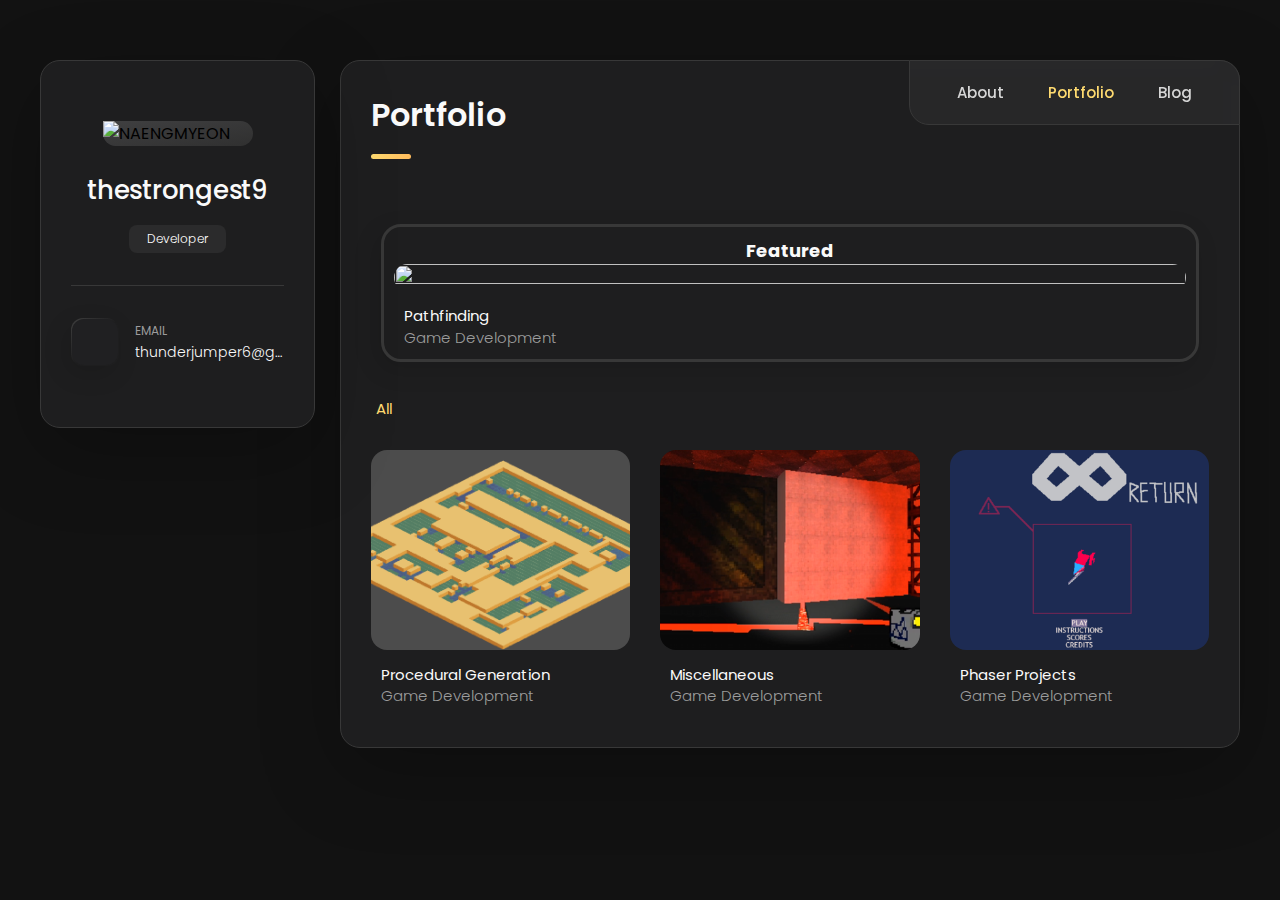
==== commit 1f10e6e2: "Update index.html" ====
--- a/index.html
+++ b/index.html
@@ -480,6 +480,8 @@
         
         <br>
         
+        <!-- FIXME: Make this dynamically occur through Javascript... -->
+        <!-- Featured Section -->
         <!-- Help in creating box:
         https://www.geeksforgeeks.org/how-to-create-a-box-in-html/ -->
         <div class="box">
@@ -569,8 +571,8 @@
 
           <ul class="project-list">
 
-            <li class="project-item  active" data-filter-item data-category="Game Development">
-              <a href="portfolio_pieces/index.html#pathfinding1"> <!-- Links to portfolio pieces, at section "About Me 5" -->
+            <!-- <li class="project-item  active" data-filter-item data-category="Game Development">
+              <a href="portfolio_pieces/index.html#pathfinding1">
 
                 <figure class="project-img">
                   <div class="project-item-icon-box">
@@ -585,7 +587,7 @@
                 <p class="project-category">Game Development</p>
 
               </a>
-            </li>
+            </li> -->
 
             <li class="project-item  active" data-filter-item data-category="Game Development">
               <a href="portfolio_pieces/index.html#procgen1"> <!-- Links to portfolio pieces, at section "About Me 5" -->
